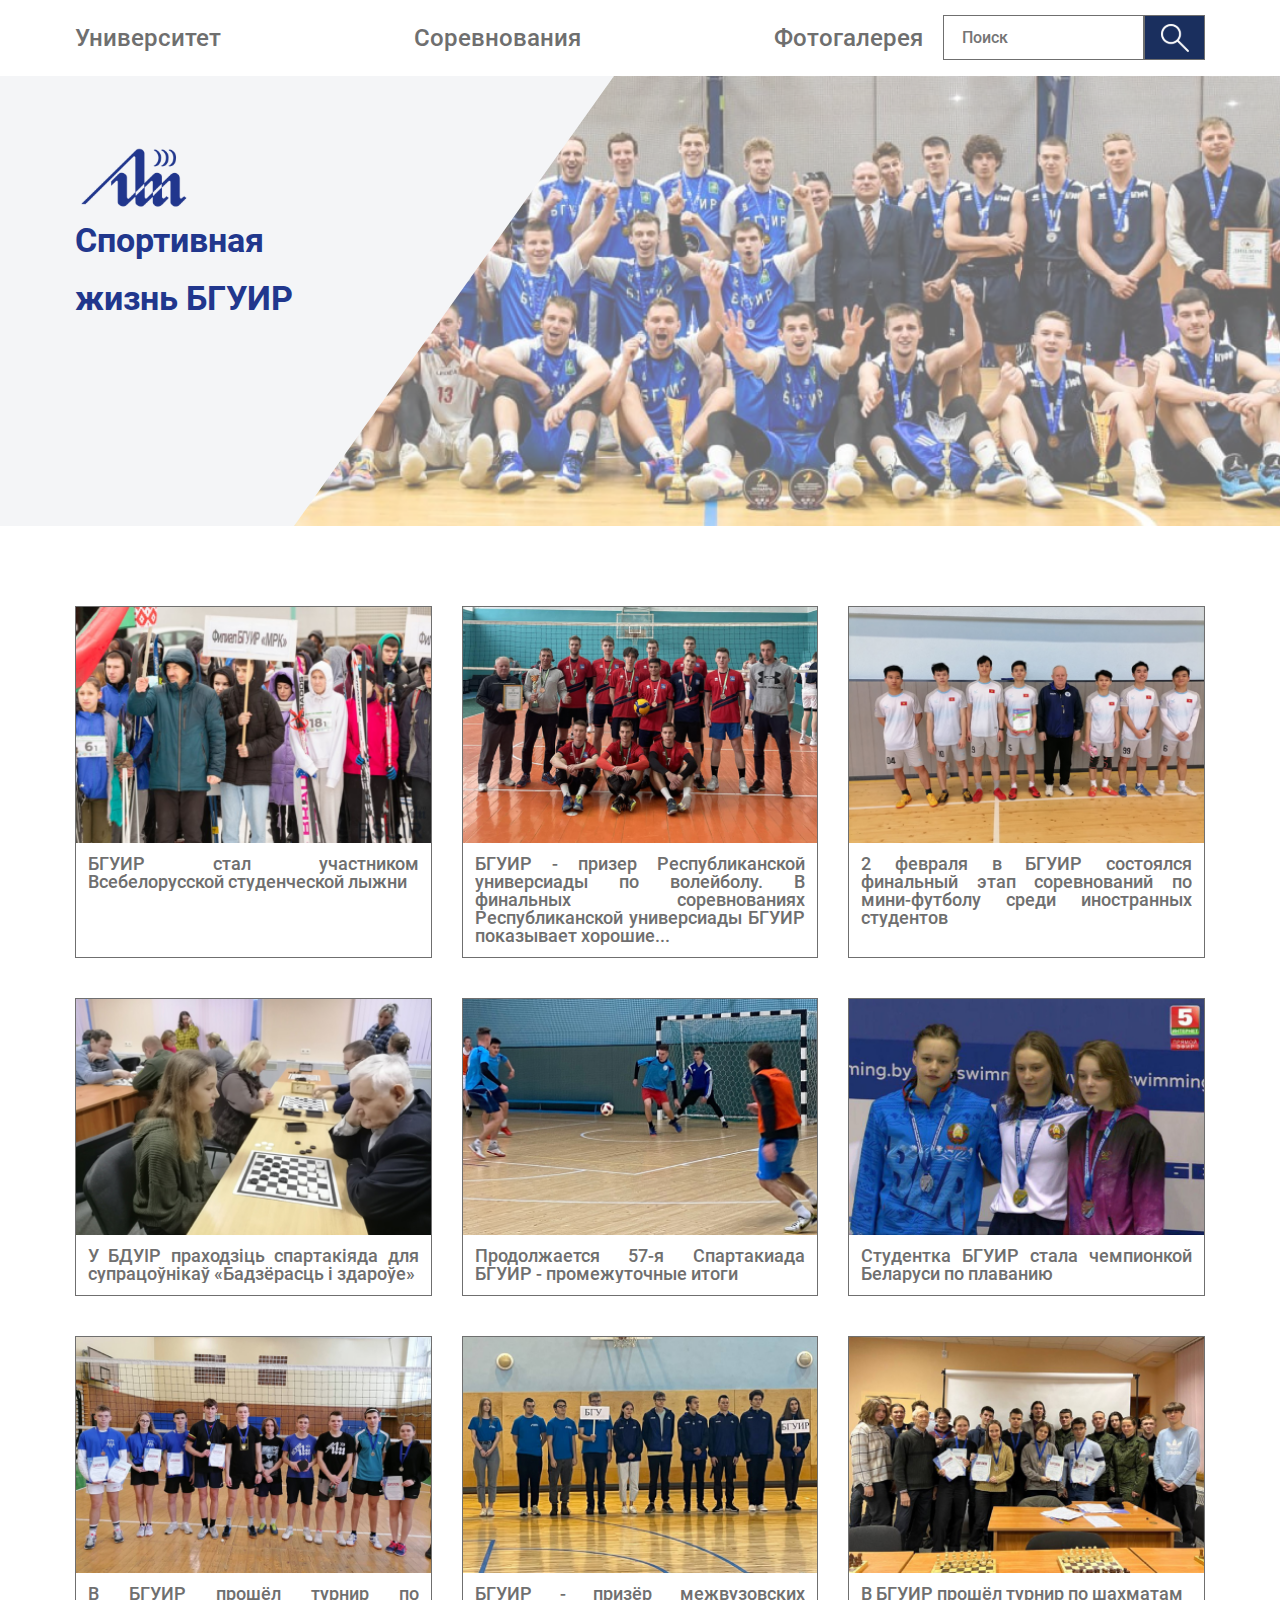
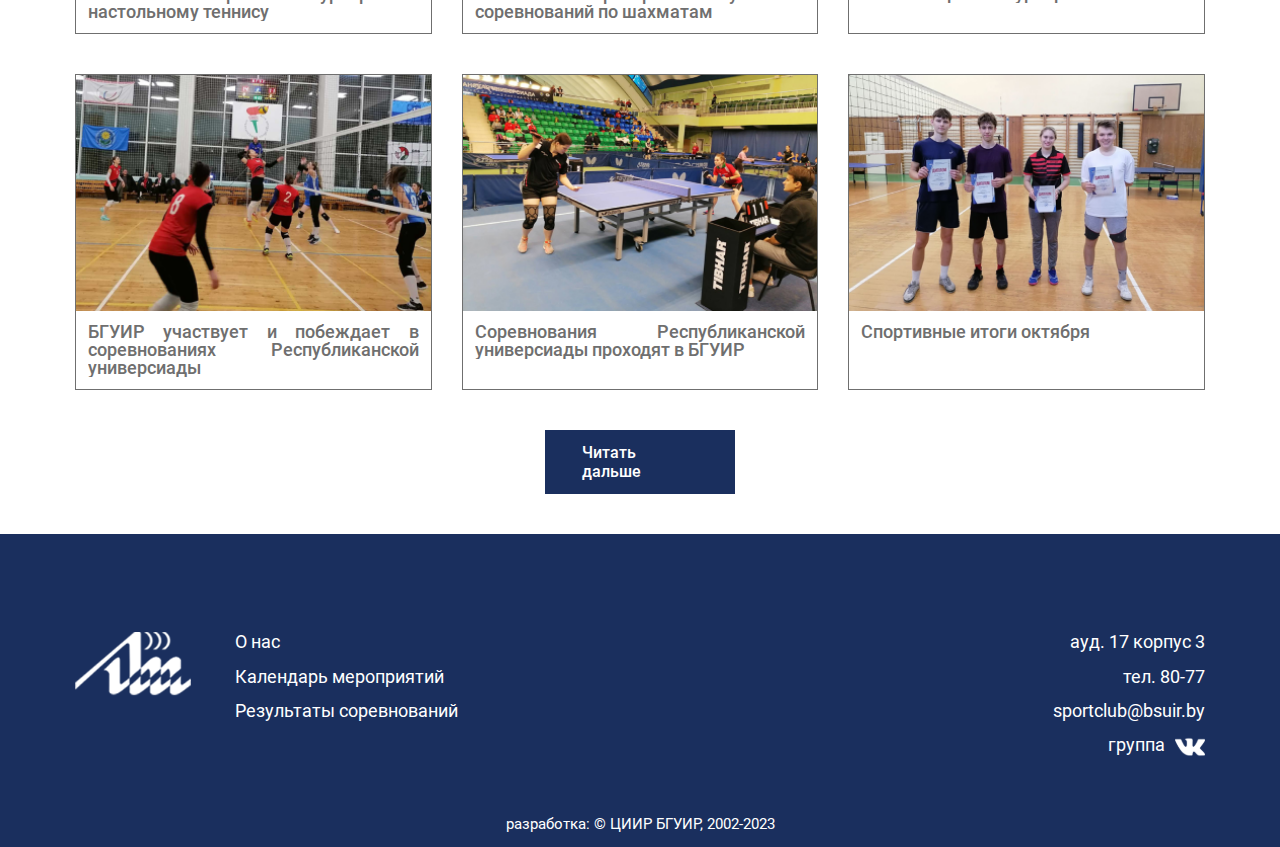
==== index.html @ 78220f9f "Change Title" ====
<!DOCTYPE html>
<html lang="ru">
  <head>
    <meta charset="UTF-8">
    <meta name="viewport" content="width=device-width, initial-scale=1.0">
    <link rel="stylesheet" type="text/css" href="./style/normalize.css">
    <link rel="stylesheet" type="text/css" href="./style/default.css">
    <link rel="stylesheet" type="text/css" href="./style/style.css">
    <title>Спортивная жизнь БГУИР</title>
  </head>
  <body class="main">
    <header class="header">
      <nav class="main_nav">
        <ul class="main_nav_list" id="menu">
          <li class="main_nav_dropdown">
            <span class="main_nav_list_item">Университет</span>
            <ul class="main_nav_dropdown_content">
              <li class="main_nav_dropdown_item"><a href="#" class="main_nav_dropdown_item_anchor">История</a></li>
              <li class="main_nav_dropdown_item"><a href="#" class="main_nav_dropdown_item_anchor">Достижения</a></li>
              <li class="main_nav_dropdown_item"><a href="#" class="main_nav_dropdown_item_anchor">Спортклуб</a></li>
              <li class="main_nav_dropdown_item"><a href="#" class="main_nav_dropdown_item_anchor">Кафедра</a></li>
              <li class="main_nav_dropdown_item"><a href="#" class="main_nav_dropdown_item_anchor">сайт БГУИР</a></li>
            </ul>
          </li>
          <li class="main_nav_dropdown">
            <span class="main_nav_list_item">Соревнования</span>
            <ul class="main_nav_dropdown_content">
              <li class="main_nav_dropdown_item"><a href="#" class="main_nav_dropdown_item_anchor">Календарь мероприятий</a></li>
              <li class="main_nav_dropdown_item"><a href="#" class="main_nav_dropdown_item_anchor">Положения и документы</a></li>
              <li class="main_nav_dropdown_item"><a href="#" class="main_nav_dropdown_item_anchor">Результаты соревнований</a></li>
            </ul>
          </li>
          <li class="main_nav_dropdown">
            <span class="main_nav_list_item">Фотогалерея</span>
            <ul class="main_nav_dropdown_content">
              <li class="main_nav_dropdown_item"><a href="#" class="main_nav_dropdown_item_anchor">2022</a></li>
              <li class="main_nav_dropdown_item"><a href="#" class="main_nav_dropdown_item_anchor">2021</a></li>
              <li class="main_nav_dropdown_item"><a href="#" class="main_nav_dropdown_item_anchor">2020</a></li>
              <li class="main_nav_dropdown_item"><a href="#" class="main_nav_dropdown_item_anchor">2019</a></li>
            </ul>
          </li>
        </ul>
        <div id="burger" class="burger">
          <span class="phone_nav_burger"></span>
        </div>
        <div class="main_nav_search">
          <input id="search" placeholder="Поиск" type="text" required class="main_nav_search_input">
          <button class="main_nav_search_button"><img src="./assets/search_icon.svg" class="main_nav_search_button_image" alt="search icon"></button>
        </div>
      </nav>
      <div class="hero">
        <div class="hero_trapezoid">
          <img src="./assets/bsuir_logo.svg" height="60" width="122" class="hero_trapezoid_logo" alt="bsuir_logo">
          <p class="hero_trapezoid_text">Спортивная жизнь БГУИР</p>
        </div>
      </div>
    </header>
    <main class="news">
      <div class="news_block">
        <article class="news_block_item"><a href="#"><img src="./assets/news/news_1.png" class="news_block_item_image" alt="news picture 1"><p class="news_block_item_text">БГУИР стал участником Всебелорусской студенческой лыжни</p></a></article>
        <article class="news_block_item"><a href="#"><img src="./assets/news/news_2.png" class="news_block_item_image" alt="news picture 2"><p class="news_block_item_text">БГУИР - призер Республиканской универсиады по волейболу. В финальных соревнованиях Республиканской универсиады БГУИР показывает хорошие...</p></a></article>
        <article class="news_block_item"><a href="#"><img src="./assets/news/news_3.png" class="news_block_item_image" alt="news picture 3"><p class="news_block_item_text">2 февраля в БГУИР состоялся финальный этап соревнований по мини-футболу среди иностранных студентов</p></a></article>
        <article class="news_block_item"><a href="#"><img src="./assets/news/news_4.png" class="news_block_item_image" alt="news picture 4"><p class="news_block_item_text">У БДУІР праходзіць спартакіяда для супрацоўнікаў «Бадзёрасць і здароўе»</p></a></article>
        <article class="news_block_item"><a href="#"><img src="./assets/news/news_5.png" class="news_block_item_image" alt="news picture 5"><p class="news_block_item_text">Продолжается 57-я Спартакиада БГУИР - промежуточные итоги</p></a></article>
        <article class="news_block_item"><a href="#"><img src="./assets/news/news_6.png" class="news_block_item_image" alt="news picture 6"><p class="news_block_item_text">Студентка БГУИР стала чемпионкой Беларуси по плаванию</p></a></article>
        <article class="news_block_item"><a href="#"><img src="./assets/news/news_7.png" class="news_block_item_image" alt="news picture 7"><p class="news_block_item_text">В БГУИР прошёл турнир по настольному теннису</p></a></article>
        <article class="news_block_item"><a href="#"><img src="./assets/news/news_8.png" class="news_block_item_image" alt="news picture 8"><p class="news_block_item_text">БГУИР - призёр межвузовских соревнований по шахматам</p></a></article>
        <article class="news_block_item"><a href="#"><img src="./assets/news/news_9.png" class="news_block_item_image" alt="news picture 9"><p class="news_block_item_text">В БГУИР прошёл турнир по шахматам</p></a></article>
        <article class="news_block_item"><a href="#"><img src="./assets/news/news_10.png" class="news_block_item_image" alt="news picture 10"><p class="news_block_item_text">БГУИР участвует и побеждает в соревнованиях Республиканской универсиады</p></a></article>
        <article class="news_block_item"><a href="#"><img src="./assets/news/news_11.png" class="news_block_item_image" alt="news picture 11"><p class="news_block_item_text">Соревнования Республиканской универсиады проходят в БГУИР</p></a></article>
        <article class="news_block_item"><a href="#"><img src="./assets/news/news_12.png" class="news_block_item_image" alt="news picture 12"><p class="news_block_item_text">Спортивные итоги октября</p></a></article>
      </div>
      <a href="#" class="news_block_read_more_button" id="read_more">Читать дальше</a>
    </main>
    <footer class="footer">
      <section class="footer_top">
        <img src="./assets/bsuir_logo_white.svg" alt="bsuir_logo" class="footer_bsuir_logo">
        <section class="footer_anchors">
          <ul class="footer_anchors_list">
            <li class="footer_anchors_list_item"><a class="footer_anchors_list_item_anchor" href="#">О нас</a></li>
            <li class="footer_anchors_list_item"><a class="footer_anchors_list_item_anchor" href="#">Календарь мероприятий</a></li>
            <li class="footer_anchors_list_item"><a class="footer_anchors_list_item_anchor" href="#">Результаты соревнований</a></li>
          </ul>
        </section>
        <section class="footer_info">
          <ul class="footer_info_list">
            <li class="footer_info_list_item">ауд. 17 корпус 3</li>
            <li class="footer_info_list_item">тел. 80-77</li>
            <li class="footer_info_list_item"><a class="footer_info_list_item_anchor" href="mailto:sportclub@bsuir.by">sportclub@bsuir.by</a></li>
            <li class="footer_info_list_item"><a class="footer_info_list_item_anchor" href="#">группа<img src="./assets/vk_logo.svg" alt="vk_logo" class="footer_info_list_item_vk_logo"></a></li>
          </ul>
        </section>
      </section>
      <p class="footer_created_by">разработка: © ЦИИР БГУИР, 2002-2023</p>
    </footer>
    <button onclick="topFunction()" id="myBtn" title="Go to top" class="anchor"><img src="./assets/anchor.svg" alt="anchor"></button>
    <script src="app.js"></script>
  </body>
</html>
---- style/default.css ----
:root {
    --spacer: 1rem;
}

.ft {
    color: #f00
}

/*����� ��� ������������� � ���������� �����*/
.d-inline-flex {
    display: inline-flex !important;
}

.d-flex {
    display: flex !important;
}

.d-none {
    display: none !important;
}

.gap-1 {
    gap: 1.5rem;
}

.flex-row {
    flex-direction: row !important;
}

.flex-column {
    flex-direction: column !important;
}

.flex-row-reverse {
    flex-direction: row-reverse !important;
}

.flex-column-reverse {
    flex-direction: column-reverse !important;
}

.flex-grow {
    flex-grow: 1;
}

.flex-row-to-col {
    display: flex;
    flex-direction: row;
}

.flex-grow-0 {
    flex-grow: 0 !important;
}

.flex-grow-1 {
    flex-grow: 1 !important;
}

.flex-shrink-0 {
    flex-shrink: 0 !important;
}

.flex-shrink-1 {
    flex-shrink: 1 !important;
}

.flex-wrap {
    flex-wrap: wrap !important;
}

.flex-nowrap {
    flex-wrap: nowrap !important;
}

.flex-wrap-reverse {
    flex-wrap: wrap-reverse !important;
}

.justify-content-start {
    justify-content: flex-start !important;
}

.justify-content-end {
    justify-content: flex-end !important;
}

.justify-content-center {
    justify-content: center !important;
}

.justify-content-between {
    justify-content: space-between !important;
}

.justify-content-around {
    justify-content: space-around !important;
}

.justify-content-evenly {
    justify-content: space-evenly !important;
}

.align-items-start {
    align-items: flex-start !important;
}

.align-items-end {
    align-items: flex-end !important;
}

.align-items-center {
    align-items: center !important;
}

.align-items-baseline {
    align-items: baseline !important;
}

.align-items-stretch {
    align-items: stretch !important;
}

.m-0 {
    margin: 0 !important;
}

.m-1 {
    margin: calc(var(--spacer) * .25) !important;
}

.m-2 {
    margin: calc(var(--spacer) * .5) !important;
}

.m-3 {
    margin: calc(var(--spacer) * .75) !important;
}

.m-4 {
    margin: calc(var(--spacer) * 1) !important;
}

.m-5 {
    margin: calc(var(--spacer) * 1.25) !important;
}

.mb-5 {
    margin-bottom: calc(var(--spacer) * 1.25) !important;
}

.mt-2 {
    margin-top: calc(var(--spacer) * .5) !important;
}

.mt-5 {
    margin-top: calc(var(--spacer) * 1.25) !important;
}

.p-0 {
    padding: 0 !important;
}

.p-1 {
    padding: calc(var(--spacer) * .25) !important;
}

.p-2 {
    padding: calc(var(--spacer) * .5) !important;
}

.p-3 {
    padding: calc(var(--spacer) * .75) !important;
}

.p-4 {
    padding: calc(var(--spacer) * 1) !important;
}

.relative {
    position: relative;
}

.alert-error {
    color: #842029;
    background-color: #f8d7da;
    padding: 1rem 1rem;
    margin-bottom: 1rem;
    border: 1px solid transparent;
    border-radius: 0.25rem;
}

.alert-error:empty {
    padding: 0;
    margin-bottom: 0;
    border: none;
}

/*�����*/
.form-inline {
    display: -webkit-box;
    display: -ms-flexbox;
    display: flex;
    -webkit-box-orient: horizontal;
    -webkit-box-direction: normal;
    -ms-flex-flow: row wrap;
    flex-flow: row wrap;
    -webkit-box-align: center;
    -ms-flex-align: center;
    align-items: center;
}

.form-group {
    margin-bottom: 1rem;
}

.form-inline .form-group {
    display: -webkit-box;
    display: -ms-flexbox;
    display: flex;
    -webkit-box-flex: 0;
    -ms-flex: 0 0 auto;
    flex: 0 0 auto;
    -webkit-box-orient: horizontal;
    -webkit-box-direction: normal;
    -ms-flex-flow: row wrap;
    flex-flow: row wrap;
    -webkit-box-align: center;
    -ms-flex-align: center;
    align-items: center;
    margin-bottom: 0;
}

label {
    display: inline-block;
}

.form-control {
    display: block;
    width: 100%;
    padding: .375rem .75rem;
    font-size: 1rem;
    line-height: 1.5;
    color: #495057;
    background-color: #fff;
    background-clip: padding-box;
    border: 1px solid #ced4da;
    border-radius: .25rem;
    transition: border-color .15s ease-in-out,box-shadow .15s ease-in-out;
}

.form-control::placeholder {
    color: #6c757d;
    opacity: 1;
}

.form-text {
    display: block;
    margin-top: .25rem;
}

.btn {
    display: inline-block;
    font-weight: 400;
    text-align: center;
    white-space: nowrap;
    vertical-align: middle;
    -webkit-user-select: none;
    -moz-user-select: none;
    -ms-user-select: none;
    user-select: none;
    border: 1px solid transparent;
    border-top-color: transparent;
    border-right-color: transparent;
    border-bottom-color: transparent;
    border-left-color: transparent;
    padding: .375rem .75rem;
    font-size: 1rem;
    line-height: 1.5;
    border-radius: .25rem;
    transition: color .15s ease-in-out,background-color .15s ease-in-out,border-color .15s ease-in-out,box-shadow .15s ease-in-out;
}

[type="button"]::-moz-focus-inner, [type="reset"]::-moz-focus-inner, [type="submit"]::-moz-focus-inner, button::-moz-focus-inner {
    padding: 0;
    border-style: none;
}

.btn:not(:disabled):not(.disabled) {
    cursor: pointer;
}

.btn.focus, .btn:focus {
    outline: 0;
    box-shadow: 0 0 0 .2rem rgba(0,123,255,.25);
}

.btn-primary {
    color: #fff;
    background-color: #007bff;
    border-color: #007bff;
}

.btn-primary:hover {
    color: #fff;
    background-color: #0069d9;
    border-color: #0062cc;
}

.btn-primary.focus, .btn-primary:focus {
    box-shadow: 0 0 0 .2rem rgba(0,123,255,.5);
}

.btn-primary.disabled, .btn-primary:disabled {
    color: #fff;
    background-color: #007bff;
    border-color: #007bff;
}
.btn.disabled, .btn:disabled {
    opacity: .65;
}

.btn-secondary {
    color: #fff;
    background-color: #6c757d;
    border-color: #6c757d;
}

.btn:not(:disabled):not(.disabled) {
    cursor: pointer;
}

.btn-secondary.focus, .btn-secondary:focus {
    box-shadow: 0 0 0 .2rem rgba(108,117,125,.5);
}

.btn-secondary:hover {
    color: #fff;
    background-color: #5a6268;
    border-color: #545b62;
}
---- style/style.css ----
@font-face {
  font-family: "Roboto";
  src: url(../fonts/Roboto/Roboto-Bold.woff2);
  font-weight: 600;
}

@font-face {
  font-family: "Roboto";
  src: url(../fonts/Roboto/Roboto-Medium.woff2);
  font-weight: 500;
}

@font-face {
  font-family: "Roboto";
  src: url(../fonts/Roboto/Roboto-Regular.woff2);
  font-weight: 400;
}

@font-face {
  font-family: "Open Sans";
  src: url(../fonts/Open_Sans/OpenSans-SemiBold.woff2);
  font-weight: 600;
}

@font-face {
  font-family: "Open Sans";
  src: url(../fonts/Open_Sans/OpenSans-Medium.woff2);
  font-weight: 500;
}

@font-face {
  font-family: "Open Sans";
  src: url(../fonts/Open_Sans/OpenSans-Regular.woff2);
  font-weight: 400;
}

:focus::-webkit-input-placeholder {
  color: transparent
}

:focus::-moz-placeholder {
  color: transparent
}

:focus:-moz-placeholder {
  color: transparent
}

:focus:-ms-input-placeholder {
  color: transparent
}

:root{
  --trapezoid-color: #f4f5f7;
  --color-grey:#6F6F6F;
  --color-dark-blue: #1A2F5E;
  --color-search-input:#8E8E8E;
}

html{
  scroll-behavior: smooth;
  height: 100%;
}

*{
  box-sizing: border-box;
}

a{
  text-decoration: none;
  cursor: pointer;
}

.main{
  font-family: "Roboto", "Open Sans", "Arial";
  min-height: 100%;
  display: grid;
  grid-template-rows: auto 1fr auto;
}

.header{
  text-align: justify;
  font-style: normal;
  font-weight: 500;
  font-size: 24px;
  line-height: 28px;
  color: var(--color-grey);
}

.main_nav{
  display: grid;
  grid-template-columns: 3fr 1fr;
  margin:0 75px;
}

.main_nav_list{
  list-style: none;
  display: flex;
  justify-content: space-between;
  margin: 24px 0;
}

.main_nav_list_item{
  display: block;
  cursor:default;
}

.main_nav_dropdown{
  position: relative;
  display: inline-block;
}

.main_nav_dropdown_content{
  display: none;
  position: absolute;
  background-color: #ffffff;
  min-width: 10vw;
  z-index: 1;
  padding-top: 24px;
}

.main_nav_dropdown_item{
  padding: 12px 16px;
  text-decoration: none;
  display: block;
  font-weight: 500;
  font-size: 20px;
  line-height: 23px;
  color: #6F6F6F;
}

.main_nav_dropdown_item_anchor{
  color: #6F6F6F;
}

.main_nav_dropdown_item:hover{
  color: #FFFFFF;
  background-color: var(--color-dark-blue);
}

.main_nav_dropdown_item:hover .main_nav_dropdown_item_anchor{
  color: #ffffff;
}

.main_nav_dropdown:hover .main_nav_dropdown_content {display: block;}

.main_nav_search{
  box-sizing: border-box;
  height: 45px;
  display: flex;
  margin:15px 0;
  justify-self: end;
}

.main_nav_search_input{
  width: 201px;
  margin: 0;
  padding: 0;
  border: 1px solid var(--color-grey);
  font-weight: 500;
  font-size: 16px;
  line-height: 19px;
  color: var(--color-search-input);
  padding: 13px 18px;
}

.phone_nav_burger{
  display: none;
}

#burger{
  display: none;
}

.main_nav_search_button{
  background-color: var(--color-dark-blue);
  width: 61px;
  margin: 0;
  padding: 0;
  border: 1px solid var(--color-grey);
}

.main_nav_search_button:hover,
.main_nav_search_button:focus{
  background-color: var(--color-grey);
}

.hero{
  background-image: url(../assets/Hero_desktop.png);
  background-repeat: no-repeat;
  background-position: top;
  background-size: cover;
  margin-bottom: 80px;
}

.hero_trapezoid{
  box-sizing: content-box;
  border-top: 50vh solid var(--trapezoid-color);
  border-right: 25vw solid transparent;
  height: 0;
  width: 23vw;
}

.hero_trapezoid_text{
  box-sizing: border-box;
  max-width: calc(23vw - 75px);
  margin-top: -35vh;
  position: absolute;
  font-style: normal;
  font-weight: 600;
  font-size: 34px;
  line-height: 172.4%;
  color: #21378D;
  margin-left: 75px;
  overflow: hidden;
  text-overflow:clip;
  max-height: 35vh;
}

.hero_trapezoid_logo{
  margin-top: -42vh;
  position: absolute;
  margin-left: 75px;
}

.news{
  margin: 0 75px;
}

.news_block{
  display: grid;
  grid-template-columns: repeat(3,1fr);
  gap:40px 30px;
  width: 100%;
}

.news_block_item:hover, .news_block_item:focus{
  text-decoration: underline;
}

.news_block_item{
  height: 100%;
  width: 100%;
  border: 1px solid var(--color-grey);
  justify-self: center;
}

.news_block_item_image{
  width: 100%;
  background-color: var(--color-grey);
}

.news_block_item_text{
  overflow: hidden;
  text-overflow: ellipsis;
  display: -webkit-box;
  -webkit-line-clamp: 5;
  -webkit-box-orient: vertical;
  font-style: normal;
  font-weight: 500;
  font-size: 18px;
  line-height: 100%;
  text-align: justify;
  color: var(--color-grey);
  margin: 12px;
}

.news_block_read_more_button{
  display: grid;
  margin: 40px auto;
  width: 190px;
  padding: 13px 37px;
  font-style: normal;
  font-weight: 500;
  font-size: 16px;
  line-height: 19px;
  color: #FFFFFF;
  justify-content: center;
  background: var(--color-dark-blue);
}

.news_block_read_more_button:focus, .news_block_read_more_button:hover{
  background: var(--color-grey);
}

.footer{
  background: var(--color-dark-blue);
}

.footer_top{
  padding:98px 75px 41px 75px;
  display: grid;
  grid-template-columns: min-content 1fr 1fr;
  gap: 44px;
  font-weight: 400;
  font-size: 18px;
  line-height: 107.9%;
  text-align: justify;
  color: #FFFFFF;
}

.footer_anchors_list_item{
  margin-bottom: 15px;
}

.footer_anchors_list_item:focus,
.footer_anchors_list_item:hover{
  text-decoration: underline;
}

.footer_anchors_list_item_anchor{
  color: #FFFFFF;
}

.footer_info{
  justify-self: end;
  text-align: end;
}

.footer_info_list_item{
  margin-bottom: 15px;
}

.footer_info_list_item_anchor{
  color: #FFFFFF;
}

.footer_info_list_item_anchor:focus,
.footer_info_list_item_anchor:hover{
  text-decoration: underline;
}

.footer_info_list_item_vk_logo{
  margin-left: 10px;
}

.footer_created_by{
  font-style: normal;
  font-weight: 400;
  font-size: 15px;
  line-height: 18px;
  color: #FFFFFF;
  text-align: center;
  padding-bottom: 14px;
}

.anchor {
  display: none;
  position: fixed;
  bottom: 73px;
  right: 21px;
  z-index: 99;
  border: none;
  outline: none;
  cursor: pointer;
  height: 40px;
  width: 40px;
  background: none;
}


@media (max-width:1250px){
  .anchor {
    height: 30px;
    width: 30px;
    bottom: 37px;
    right: 27px;
  }
  .header{
    font-size: 16px;
    line-height: 19px;
  }
  .main_nav{
    margin:0 50px;
  }

  .main_nav_list{
    gap: 60px;
    margin: 20px 0;
  }

  .main_nav_dropdown_content{
    min-width: 110px;
  }

  .main_nav_dropdown_item{
    padding: 8px 12px;
    font-size: 14px;
    line-height: 16px;
  }

  .main_nav_search{
    height: 30px;
  }

  .main_nav_search_input{
    width: 100px;
    font-size: 12px;
    line-height: 102.9%;
    padding: 9px 12px;
  }

  .main_nav_search_button{
    width: 31px;
  }

  .main_nav_search_button_image{
    height:16px;
    width: 15px;
  }

  .hero{
    margin-bottom: 55px;
  }

  .hero_trapezoid{
    border-top: 271px solid var(--trapezoid-color);
    border-right: 176px solid transparent;
    height: 0;
    width: 176px;
  }

  .hero_trapezoid_text{
    max-width: 126px;
    margin-top: -216px;
    font-size: 20px;
    line-height: 172.4%;
    margin-left: 50px;
  }

  .hero_trapezoid_logo{
    margin-top: -250px;
    margin-left: 50px;
    width: 67.32px;
    height: 33px;
  }

  .news{
    margin-left: 50px;
    margin-right: 50px;
  }

  .news_block{
    gap:30px 20px;
  }

  .news_block_item_text{
    overflow: hidden;
    text-overflow: ellipsis;
    display: -webkit-box;
    -webkit-line-clamp: 4;
    -webkit-box-orient: vertical;
    font-size: 14px;
    line-height: 100%;
    margin: 12px 12px 10px 12px;
  }

  .news_block_item{
    width: 100%;
  }

  .news_block_read_more_button{
    margin: 30px auto;
    width: 128px;
    padding: 9px 21px;
    font-weight: 400;
    font-size: 12px;
    line-height: 107.4%;
  }

  .footer_top{
    padding:49px 50px 15px 50px;
    gap: 28px;
    font-size: 14px;
    line-height: 107.9%;
  }

  .footer_bsuir_logo{
    width: 67px;
    height: 40px;
  }

  .footer_anchors_list_item{
    margin-bottom: 9px;
  }
  .footer_info_list_item{
    margin-bottom: 9px;
  }

  .footer_info_list_item_vk_logo{
    margin-left: 8px;
    width: 21px;
    height: 17px;
  }

  .footer_created_by{
    font-size: 11px;
    line-height: 13px;
    padding-bottom: 9px;
  }
}

@media (max-width:767px) {
  .anchor {
    height: 20px;
    width: 20px;
    bottom: 40px;
    right: 20px;
  }
  .main_nav{
    display: flex;
    justify-content: space-between;
    margin:0 20px;
  }

  .main_nav_dropdown_content{
    padding-top: 0px;
  }

  .main_nav_search{
    height: 22px;
    margin:4px 0px;
  }

  .main_nav_search_input{
    width: 150px;
    font-size: 10px;
    padding: 6px 9px;
  }

  .main_nav_search_button{
    width: 27px;
  }

  .main_nav_search_button_image{
    height:11px;
    width: 11px;
    display: block;
    margin: 0 auto;
    text-align: center;
  }

  .hero{
    margin-bottom: 24px;
  }

  .hero_trapezoid{
    border-top: 132px solid var(--trapezoid-color);
    border-right: 86px solid transparent;
    height: 0;
    width: 86px;
  }

  .hero_trapezoid_text{
    max-width:86px;
    margin-top: -95px;
    font-size: 12px;
    line-height: 129.4%;
    margin-left: 20px;
  }

  .hero_trapezoid_logo{
    margin-top: -120px;
    margin-left: 20px;
    width: 33.27px;
    height: 16.31px;
  }

  .news{
    margin-left: 20px;
    margin-right: 20px;
  }

  .news_block{
    gap:16px 9px;
    display: grid;
    grid-template-columns: repeat(2,1fr);
    width: 100%;
  }

  .news_block_item_text{
    overflow: hidden;
    text-overflow: ellipsis;
    display: -webkit-box;
    -webkit-line-clamp: 4;
    -webkit-box-orient: vertical;
    font-size: 12px;
    line-height: 100%;
    margin:8px;
  }


  .news_block_read_more_button{
    font-weight: 500;
    width: 92px;
    margin: 22px auto;
    padding: 6px 13px;
    font-size: 9px;
    line-height: 107.4%;
  }

  .footer_bsuir_logo{
    width: 32px;
    height: 19px;
  }

  .footer_top{
    padding:26px 20px 6px 20px;
    gap: 16px;
    font-size: 10px;
    line-height: 107.9%;
  }

  .footer_anchors_list_item{
    margin-bottom: 4px;
  }
  .footer_info_list_item{
    margin-bottom: 5px;
  }

  .footer_info_list_item_vk_logo{
    margin-left: 4px;
    width: 10px;
    height: 10px;
  }

  .footer_created_by{
    font-size: 7px;
    line-height: 8px;
    padding-bottom: 4px;
  }

  .phone_nav_burger{
    display: block;
  }

  #burger {
    display: block;
    cursor: pointer;
    height: 14px;
    width: 14px;
    overflow: visible;
    position: relative;
    z-index: 2;
    margin-top:13px;
  }

  .phone_nav_burger,
  .phone_nav_burger:before,
  .phone_nav_burger:after {
    background: var(--color-grey);
    display: block;
    height: 2px;
    opacity: 1;
    position: absolute;
    transition: 0.3s ease-in-out;
  }

  .phone_nav_burger:before,
  .phone_nav_burger:after {
    content: '';
  }

  .phone_nav_burger:before {
    left: 0px;
    top: -4px;
    width: 14px;
  }

  .phone_nav_burger {
    right: 0px;
    top: 0px;
    width: 14px;
  }

  .phone_nav_burger:after {
    left: 0px;
    top: 4px;
    width: 14px;
  }

  #burger.close .phone_nav_burger:before {
      top: 0px;
      transform: rotate(90deg);
      width: 14px;
      background: #FFFFFF;
    }

  #burger.close .phone_nav_burger {
    transform: rotate(-45deg);
    top: 4px;
    width: 14px;
    background: #FFFFFF;
  }

  #burger.close .phone_nav_burger:after {
    top: 0px;
    left: 0;
    transform: rotate(90deg);
    opacity: 0;
    width: 0;
    background: #FFFFFF;
  }

  .main_nav_list {
    z-index: 1;
    min-width: 100%;
    position: fixed;
    top: -20px;
    left: -14px;
    right: -14px;
    height: 0;
    visibility: hidden;
    opacity: 0;
    text-align: center;
    transition: all 0.3s ease-in-out;
    padding-top: 20px;
    display: grid;
    grid-template-columns: 1fr;
    grid-template-rows:repeat(15,1fr);
    gap: 0;
  }

  .main_nav_list.overlay {
    visibility: visible;
    opacity: 1;
    background: var(--color-dark-blue);
  }

  .main_nav_dropdown_content{
    position: relative;
    display: block;
    font-weight: 400;
    background-color: var(--color-dark-blue);
  }

  .main_nav_dropdown_item:focus,
  .main_nav_dropdown_item:hover{
    text-decoration: underline;
  }

  .main_nav_dropdown{
    position: relative;
  }

  .main_nav_list_item{
    background-color: var(--color-dark-blue);
    color: #FFFFFF;
    padding-top: 10px;
    text-decoration: underline;
    font-weight: 600;
  }

  .main_nav_dropdown_item_anchor{
    color: #FFFFFF;
  }
}
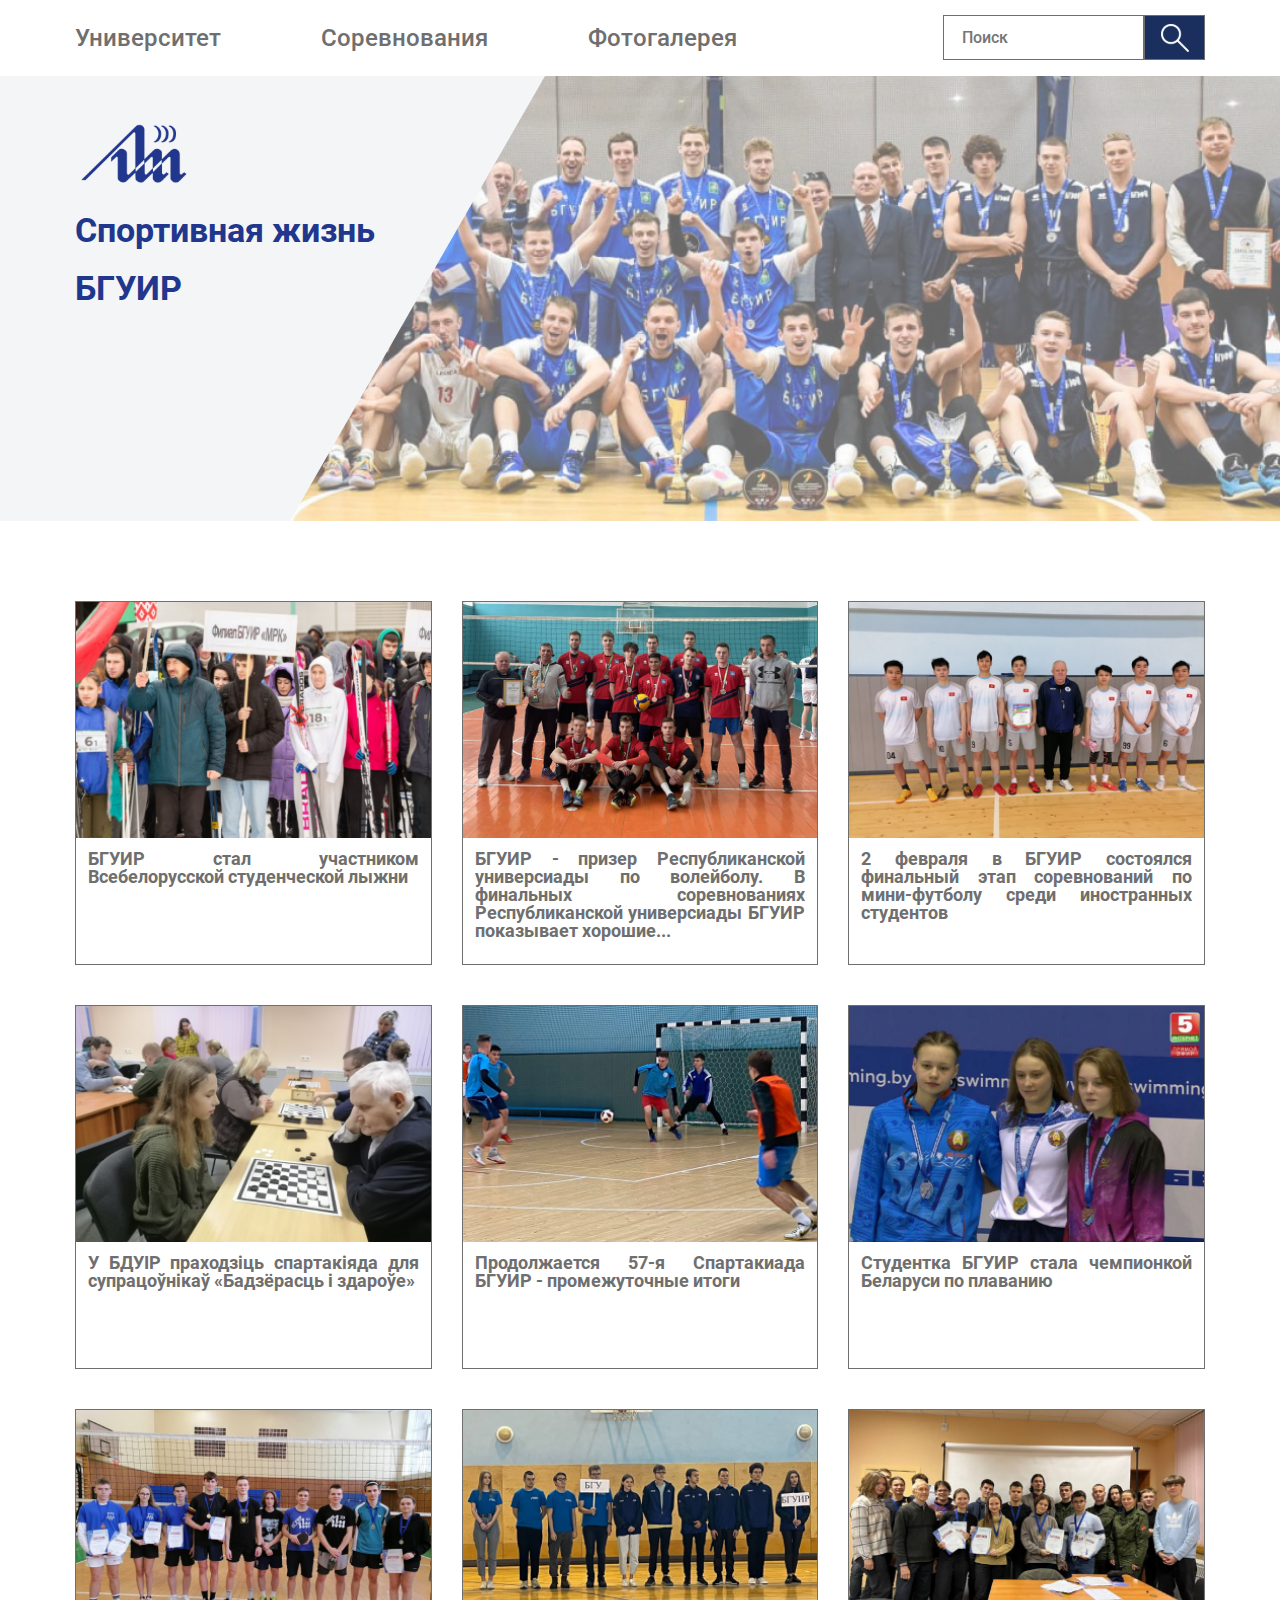
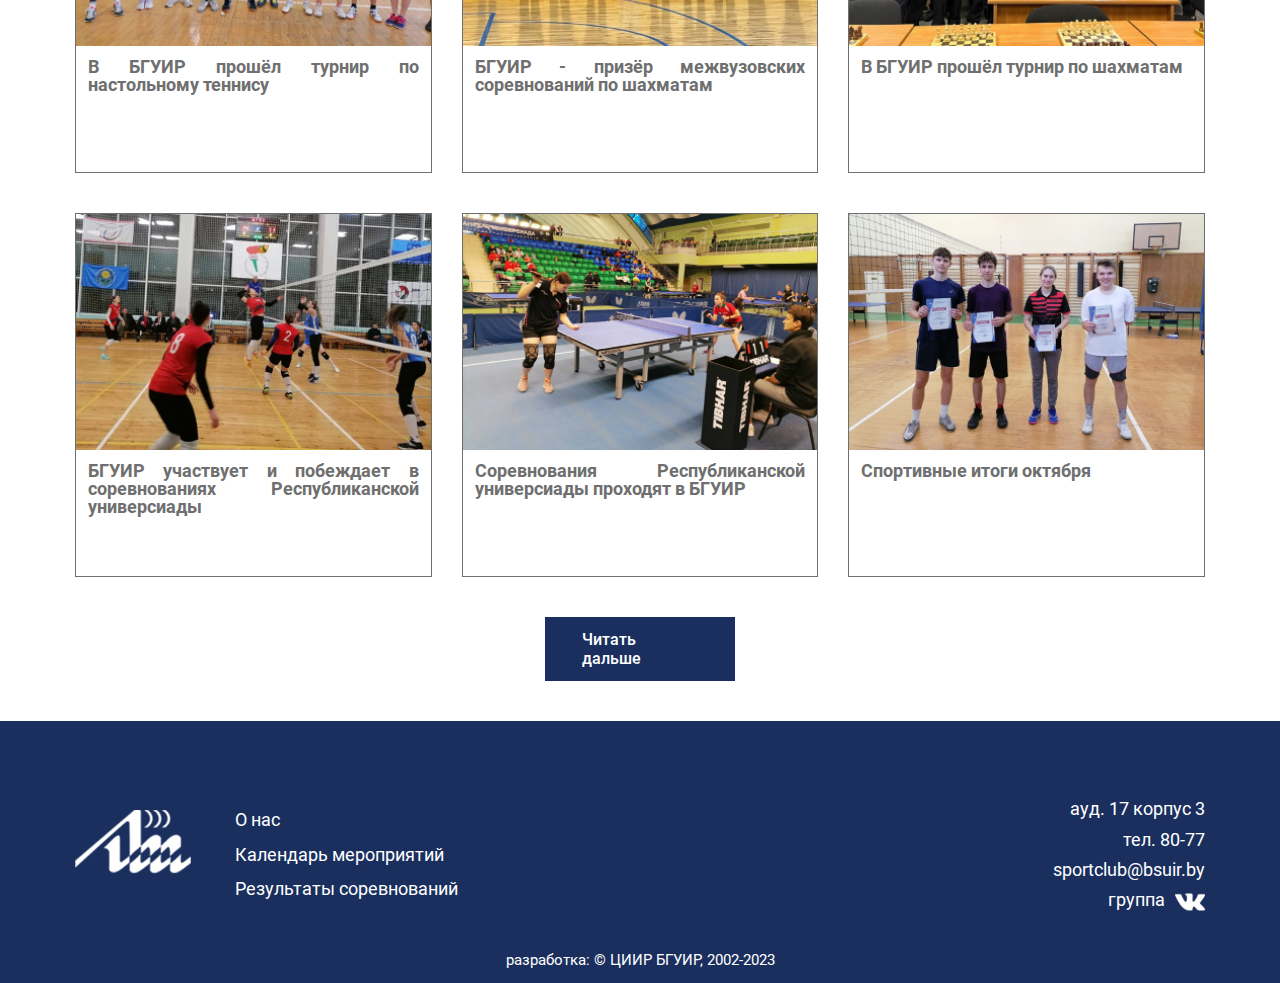
==== commit 53f980c1: "Pixel Perfect" ====
--- a/index.html
+++ b/index.html
@@ -1,99 +1,213 @@
 <!DOCTYPE html>
 <html lang="ru">
-  <head>
-    <meta charset="UTF-8">
-    <meta name="viewport" content="width=device-width, initial-scale=1.0">
-    <link rel="stylesheet" type="text/css" href="./style/normalize.css">
-    <link rel="stylesheet" type="text/css" href="./style/default.css">
-    <link rel="stylesheet" type="text/css" href="./style/style.css">
-    <title>Спортивная жизнь БГУИР</title>
-  </head>
-  <body class="main">
-    <header class="header">
-      <nav class="main_nav">
-        <ul class="main_nav_list" id="menu">
-          <li class="main_nav_dropdown">
-            <span class="main_nav_list_item">Университет</span>
-            <ul class="main_nav_dropdown_content">
-              <li class="main_nav_dropdown_item"><a href="#" class="main_nav_dropdown_item_anchor">История</a></li>
-              <li class="main_nav_dropdown_item"><a href="#" class="main_nav_dropdown_item_anchor">Достижения</a></li>
-              <li class="main_nav_dropdown_item"><a href="#" class="main_nav_dropdown_item_anchor">Спортклуб</a></li>
-              <li class="main_nav_dropdown_item"><a href="#" class="main_nav_dropdown_item_anchor">Кафедра</a></li>
-              <li class="main_nav_dropdown_item"><a href="#" class="main_nav_dropdown_item_anchor">сайт БГУИР</a></li>
-            </ul>
-          </li>
-          <li class="main_nav_dropdown">
-            <span class="main_nav_list_item">Соревнования</span>
-            <ul class="main_nav_dropdown_content">
-              <li class="main_nav_dropdown_item"><a href="#" class="main_nav_dropdown_item_anchor">Календарь мероприятий</a></li>
-              <li class="main_nav_dropdown_item"><a href="#" class="main_nav_dropdown_item_anchor">Положения и документы</a></li>
-              <li class="main_nav_dropdown_item"><a href="#" class="main_nav_dropdown_item_anchor">Результаты соревнований</a></li>
-            </ul>
-          </li>
-          <li class="main_nav_dropdown">
-            <span class="main_nav_list_item">Фотогалерея</span>
-            <ul class="main_nav_dropdown_content">
-              <li class="main_nav_dropdown_item"><a href="#" class="main_nav_dropdown_item_anchor">2022</a></li>
-              <li class="main_nav_dropdown_item"><a href="#" class="main_nav_dropdown_item_anchor">2021</a></li>
-              <li class="main_nav_dropdown_item"><a href="#" class="main_nav_dropdown_item_anchor">2020</a></li>
-              <li class="main_nav_dropdown_item"><a href="#" class="main_nav_dropdown_item_anchor">2019</a></li>
-            </ul>
+<head>
+  <meta charset="UTF-8" />
+  <meta name="viewport" content="width=device-width, initial-scale=1.0" />
+  <link rel="stylesheet" type="text/css" href="./style/normalize.css" />
+  <link rel="stylesheet" type="text/css" href="./style/default.css" />
+  <link rel="stylesheet" type="text/css" href="./style/style.css" />
+  <title>Спортивная жизнь БГУИР</title>
+</head>
+<body class="main">
+  <header class="header">
+    <nav class="main_nav">
+      <ul class="main_nav_list" id="menu">
+        <li class="main_nav_dropdown">
+          <span class="main_nav_list_item">Университет</span>
+          <ul class="main_nav_dropdown_content">
+            <li class="main_nav_dropdown_item">
+              <a href="#" class="main_nav_dropdown_item_anchor">История</a>
+            </li>
+            <li class="main_nav_dropdown_item">
+              <a href="#" class="main_nav_dropdown_item_anchor">Достижения</a>
+            </li>
+            <li class="main_nav_dropdown_item">
+              <a href="#" class="main_nav_dropdown_item_anchor">Спортклуб</a>
+            </li>
+            <li class="main_nav_dropdown_item">
+              <a href="#" class="main_nav_dropdown_item_anchor">Кафедра</a>
+            </li>
+            <li class="main_nav_dropdown_item">
+              <a href="#" class="main_nav_dropdown_item_anchor">сайт БГУИР</a>
+            </li>
+          </ul>
+        </li>
+        <li class="main_nav_dropdown">
+          <span class="main_nav_list_item">Соревнования</span>
+          <ul class="main_nav_dropdown_content">
+            <li class="main_nav_dropdown_item">
+              <a href="#" class="main_nav_dropdown_item_anchor">Календарь мероприятий</a>
+            </li>
+            <li class="main_nav_dropdown_item">
+              <a href="#" class="main_nav_dropdown_item_anchor">Положения и документы</a>
+            </li>
+            <li class="main_nav_dropdown_item">
+              <a href="#" class="main_nav_dropdown_item_anchor">Результаты соревнований</a>
+            </li>
+          </ul>
+        </li>
+        <li class="main_nav_dropdown">
+          <span class="main_nav_list_item">Фотогалерея</span>
+          <ul class="main_nav_dropdown_content">
+            <li class="main_nav_dropdown_item">
+              <a href="#" class="main_nav_dropdown_item_anchor">2022</a>
+            </li>
+            <li class="main_nav_dropdown_item">
+              <a href="#" class="main_nav_dropdown_item_anchor">2021</a>
+            </li>
+            <li class="main_nav_dropdown_item">
+              <a href="#" class="main_nav_dropdown_item_anchor">2020</a>
+            </li>
+            <li class="main_nav_dropdown_item">
+              <a href="#" class="main_nav_dropdown_item_anchor">2019</a>
+            </li>
+          </ul>
+        </li>
+      </ul>
+      <div id="burger" class="burger">
+        <span class="phone_nav_burger"></span>
+      </div>
+      <div class="main_nav_search">
+        <input id="search" placeholder="Поиск" type="text" required class="main_nav_search_input" />
+        <button class="main_nav_search_button">
+          <img src="./assets/search_icon.svg" class="main_nav_search_button_image" alt="search icon" />
+        </button>
+      </div>
+    </nav>
+    <div class="hero">
+      <div class="hero_trapezoid">
+        <img src="./assets/bsuir_logo.svg" height="60" width="122" class="hero_trapezoid_logo" alt="bsuir_logo" />
+        <p class="hero_trapezoid_text">Спортивная жизнь<br>БГУИР</p>
+      </div>
+    </div>
+  </header>
+  <main class="news">
+    <div class="news_block">
+      <article class="news_block_item">
+        <a href="#"><img src="./assets/news/news_1.png" class="news_block_item_image" alt="news picture 1" />
+          <p class="news_block_item_text">
+            БГУИР стал участником Всебелорусской студенческой лыжни
+          </p>
+        </a>
+      </article>
+      <article class="news_block_item">
+        <a href="#"><img src="./assets/news/news_2.png" class="news_block_item_image" alt="news picture 2" />
+          <p class="news_block_item_text">
+            БГУИР - призер Республиканской универсиады по волейболу. В
+            финальных соревнованиях Республиканской универсиады БГУИР
+            показывает хорошие...
+          </p>
+        </a>
+      </article>
+      <article class="news_block_item">
+        <a href="#"><img src="./assets/news/news_3.png" class="news_block_item_image" alt="news picture 3" />
+          <p class="news_block_item_text">
+            2 февраля в БГУИР состоялся финальный этап соревнований по
+            мини-футболу среди иностранных студентов
+          </p>
+        </a>
+      </article>
+      <article class="news_block_item">
+        <a href="#"><img src="./assets/news/news_4.png" class="news_block_item_image" alt="news picture 4" />
+          <p class="news_block_item_text">
+            У БДУІР праходзіць спартакіяда для супрацоўнікаў «Бадзёрасць і
+            здароўе»
+          </p>
+        </a>
+      </article>
+      <article class="news_block_item">
+        <a href="#"><img src="./assets/news/news_5.png" class="news_block_item_image" alt="news picture 5" />
+          <p class="news_block_item_text">
+            Продолжается 57-я Спартакиада БГУИР - промежуточные итоги
+          </p>
+        </a>
+      </article>
+      <article class="news_block_item">
+        <a href="#"><img src="./assets/news/news_6.png" class="news_block_item_image" alt="news picture 6" />
+          <p class="news_block_item_text">
+            Студентка БГУИР стала чемпионкой Беларуси по плаванию
+          </p>
+        </a>
+      </article>
+      <article class="news_block_item">
+        <a href="#"><img src="./assets/news/news_7.png" class="news_block_item_image" alt="news picture 7" />
+          <p class="news_block_item_text">
+            В БГУИР прошёл турнир по настольному теннису
+          </p>
+        </a>
+      </article>
+      <article class="news_block_item">
+        <a href="#"><img src="./assets/news/news_8.png" class="news_block_item_image" alt="news picture 8" />
+          <p class="news_block_item_text">
+            БГУИР - призёр межвузовских соревнований по шахматам
+          </p>
+        </a>
+      </article>
+      <article class="news_block_item">
+        <a href="#"><img src="./assets/news/news_9.png" class="news_block_item_image" alt="news picture 9" />
+          <p class="news_block_item_text">
+            В БГУИР прошёл турнир по шахматам
+          </p>
+        </a>
+      </article>
+      <article class="news_block_item">
+        <a href="#"><img src="./assets/news/news_10.png" class="news_block_item_image" alt="news picture 10" />
+          <p class="news_block_item_text">
+            БГУИР участвует и побеждает в соревнованиях Республиканской
+            универсиады
+          </p>
+        </a>
+      </article>
+      <article class="news_block_item">
+        <a href="#"><img src="./assets/news/news_11.png" class="news_block_item_image" alt="news picture 11" />
+          <p class="news_block_item_text">
+            Соревнования Республиканской универсиады проходят в БГУИР
+          </p>
+        </a>
+      </article>
+      <article class="news_block_item">
+        <a href="#"><img src="./assets/news/news_12.png" class="news_block_item_image" alt="news picture 12" />
+          <p class="news_block_item_text">Спортивные итоги октября</p>
+        </a>
+      </article>
+    </div>
+    <a href="#" class="news_block_read_more_button" id="read_more">Читать дальше</a>
+  </main>
+  <footer class="footer">
+    <section class="footer_top">
+      <img src="./assets/bsuir_logo_white.svg" alt="bsuir_logo" class="footer_bsuir_logo" />
+      <section class="footer_anchors">
+        <ul class="footer_anchors_list">
+          <li class="footer_anchors_list_item">
+            <a class="footer_anchors_list_item_anchor" href="#">О нас</a>
+          </li>
+          <li class="footer_anchors_list_item">
+            <a class="footer_anchors_list_item_anchor" href="#">Календарь мероприятий</a>
+          </li>
+          <li class="footer_anchors_list_item">
+            <a class="footer_anchors_list_item_anchor" href="#">Результаты соревнований</a>
           </li>
         </ul>
-        <div id="burger" class="burger">
-          <span class="phone_nav_burger"></span>
-        </div>
-        <div class="main_nav_search">
-          <input id="search" placeholder="Поиск" type="text" required class="main_nav_search_input">
-          <button class="main_nav_search_button"><img src="./assets/search_icon.svg" class="main_nav_search_button_image" alt="search icon"></button>
-        </div>
-      </nav>
-      <div class="hero">
-        <div class="hero_trapezoid">
-          <img src="./assets/bsuir_logo.svg" height="60" width="122" class="hero_trapezoid_logo" alt="bsuir_logo">
-          <p class="hero_trapezoid_text">Спортивная жизнь БГУИР</p>
-        </div>
-      </div>
-    </header>
-    <main class="news">
-      <div class="news_block">
-        <article class="news_block_item"><a href="#"><img src="./assets/news/news_1.png" class="news_block_item_image" alt="news picture 1"><p class="news_block_item_text">БГУИР стал участником Всебелорусской студенческой лыжни</p></a></article>
-        <article class="news_block_item"><a href="#"><img src="./assets/news/news_2.png" class="news_block_item_image" alt="news picture 2"><p class="news_block_item_text">БГУИР - призер Республиканской универсиады по волейболу. В финальных соревнованиях Республиканской универсиады БГУИР показывает хорошие...</p></a></article>
-        <article class="news_block_item"><a href="#"><img src="./assets/news/news_3.png" class="news_block_item_image" alt="news picture 3"><p class="news_block_item_text">2 февраля в БГУИР состоялся финальный этап соревнований по мини-футболу среди иностранных студентов</p></a></article>
-        <article class="news_block_item"><a href="#"><img src="./assets/news/news_4.png" class="news_block_item_image" alt="news picture 4"><p class="news_block_item_text">У БДУІР праходзіць спартакіяда для супрацоўнікаў «Бадзёрасць і здароўе»</p></a></article>
-        <article class="news_block_item"><a href="#"><img src="./assets/news/news_5.png" class="news_block_item_image" alt="news picture 5"><p class="news_block_item_text">Продолжается 57-я Спартакиада БГУИР - промежуточные итоги</p></a></article>
-        <article class="news_block_item"><a href="#"><img src="./assets/news/news_6.png" class="news_block_item_image" alt="news picture 6"><p class="news_block_item_text">Студентка БГУИР стала чемпионкой Беларуси по плаванию</p></a></article>
-        <article class="news_block_item"><a href="#"><img src="./assets/news/news_7.png" class="news_block_item_image" alt="news picture 7"><p class="news_block_item_text">В БГУИР прошёл турнир по настольному теннису</p></a></article>
-        <article class="news_block_item"><a href="#"><img src="./assets/news/news_8.png" class="news_block_item_image" alt="news picture 8"><p class="news_block_item_text">БГУИР - призёр межвузовских соревнований по шахматам</p></a></article>
-        <article class="news_block_item"><a href="#"><img src="./assets/news/news_9.png" class="news_block_item_image" alt="news picture 9"><p class="news_block_item_text">В БГУИР прошёл турнир по шахматам</p></a></article>
-        <article class="news_block_item"><a href="#"><img src="./assets/news/news_10.png" class="news_block_item_image" alt="news picture 10"><p class="news_block_item_text">БГУИР участвует и побеждает в соревнованиях Республиканской универсиады</p></a></article>
-        <article class="news_block_item"><a href="#"><img src="./assets/news/news_11.png" class="news_block_item_image" alt="news picture 11"><p class="news_block_item_text">Соревнования Республиканской универсиады проходят в БГУИР</p></a></article>
-        <article class="news_block_item"><a href="#"><img src="./assets/news/news_12.png" class="news_block_item_image" alt="news picture 12"><p class="news_block_item_text">Спортивные итоги октября</p></a></article>
-      </div>
-      <a href="#" class="news_block_read_more_button" id="read_more">Читать дальше</a>
-    </main>
-    <footer class="footer">
-      <section class="footer_top">
-        <img src="./assets/bsuir_logo_white.svg" alt="bsuir_logo" class="footer_bsuir_logo">
-        <section class="footer_anchors">
-          <ul class="footer_anchors_list">
-            <li class="footer_anchors_list_item"><a class="footer_anchors_list_item_anchor" href="#">О нас</a></li>
-            <li class="footer_anchors_list_item"><a class="footer_anchors_list_item_anchor" href="#">Календарь мероприятий</a></li>
-            <li class="footer_anchors_list_item"><a class="footer_anchors_list_item_anchor" href="#">Результаты соревнований</a></li>
-          </ul>
-        </section>
-        <section class="footer_info">
-          <ul class="footer_info_list">
-            <li class="footer_info_list_item">ауд. 17 корпус 3</li>
-            <li class="footer_info_list_item">тел. 80-77</li>
-            <li class="footer_info_list_item"><a class="footer_info_list_item_anchor" href="mailto:sportclub@bsuir.by">sportclub@bsuir.by</a></li>
-            <li class="footer_info_list_item"><a class="footer_info_list_item_anchor" href="#">группа<img src="./assets/vk_logo.svg" alt="vk_logo" class="footer_info_list_item_vk_logo"></a></li>
-          </ul>
-        </section>
       </section>
-      <p class="footer_created_by">разработка: © ЦИИР БГУИР, 2002-2023</p>
-    </footer>
-    <button onclick="topFunction()" id="myBtn" title="Go to top" class="anchor"><img src="./assets/anchor.svg" alt="anchor"></button>
-    <script src="app.js"></script>
-  </body>
+      <section class="footer_info">
+        <ul class="footer_info_list">
+          <li class="footer_info_list_item">ауд. 17 корпус 3</li>
+          <li class="footer_info_list_item">тел. 80-77</li>
+          <li class="footer_info_list_item">
+            <a class="footer_info_list_item_anchor" href="mailto:sportclub@bsuir.by">sportclub@bsuir.by</a>
+          </li>
+          <li class="footer_info_list_item">
+            <a class="footer_info_list_item_anchor" href="#">группа<img src="./assets/vk_logo.svg" alt="vk_logo"
+                class="footer_info_list_item_vk_logo" /></a>
+          </li>
+        </ul>
+      </section>
+    </section>
+    <p class="footer_created_by">разработка: © ЦИИР БГУИР, 2002-2023</p>
+  </footer>
+  <button onclick="topFunction()" id="myBtn" title="Go to top" class="anchor">
+    <img src="./assets/anchor.svg" alt="anchor" />
+  </button>
+  <script src="app.js"></script>
+</body>
 </html>--- a/style/style.css
+++ b/style/style.css
@@ -1,84 +1,84 @@
 @font-face {
-  font-family: "Roboto";
+  font-family: 'Roboto';
   src: url(../fonts/Roboto/Roboto-Bold.woff2);
-  font-weight: 600;
+  font-weight: 700;
 }
 
 @font-face {
-  font-family: "Roboto";
+  font-family: 'Roboto';
   src: url(../fonts/Roboto/Roboto-Medium.woff2);
   font-weight: 500;
 }
 
 @font-face {
-  font-family: "Roboto";
+  font-family: 'Roboto';
   src: url(../fonts/Roboto/Roboto-Regular.woff2);
   font-weight: 400;
 }
 
 @font-face {
-  font-family: "Open Sans";
+  font-family: 'Open Sans';
   src: url(../fonts/Open_Sans/OpenSans-SemiBold.woff2);
   font-weight: 600;
 }
 
 @font-face {
-  font-family: "Open Sans";
+  font-family: 'Open Sans';
   src: url(../fonts/Open_Sans/OpenSans-Medium.woff2);
   font-weight: 500;
 }
 
 @font-face {
-  font-family: "Open Sans";
+  font-family: 'Open Sans';
   src: url(../fonts/Open_Sans/OpenSans-Regular.woff2);
   font-weight: 400;
 }
 
 :focus::-webkit-input-placeholder {
-  color: transparent
+  color: transparent;
 }
 
 :focus::-moz-placeholder {
-  color: transparent
+  color: transparent;
 }
 
 :focus:-moz-placeholder {
-  color: transparent
+  color: transparent;
 }
 
 :focus:-ms-input-placeholder {
-  color: transparent
-}
-
-:root{
+  color: transparent;
+}
+
+:root {
   --trapezoid-color: #f4f5f7;
-  --color-grey:#6F6F6F;
-  --color-dark-blue: #1A2F5E;
-  --color-search-input:#8E8E8E;
-}
-
-html{
+  --color-grey: #6f6f6f;
+  --color-dark-blue: #1a2f5e;
+  --color-search-input: #8e8e8e;
+}
+
+html {
   scroll-behavior: smooth;
   height: 100%;
 }
 
-*{
+* {
   box-sizing: border-box;
 }
 
-a{
+a {
   text-decoration: none;
   cursor: pointer;
 }
 
-.main{
-  font-family: "Roboto", "Open Sans", "Arial";
+.main {
+  font-family: 'Roboto', 'Open Sans', 'Arial';
   min-height: 100%;
   display: grid;
   grid-template-rows: auto 1fr auto;
 }
 
-.header{
+.header {
   text-align: justify;
   font-style: normal;
   font-weight: 500;
@@ -87,30 +87,30 @@
   color: var(--color-grey);
 }
 
-.main_nav{
+.main_nav {
   display: grid;
-  grid-template-columns: 3fr 1fr;
-  margin:0 75px;
-}
-
-.main_nav_list{
+  grid-template-columns: 1fr min-content;
+  margin: 0 75px;
+}
+
+.main_nav_list {
   list-style: none;
   display: flex;
-  justify-content: space-between;
+  gap: 100px;
   margin: 24px 0;
 }
 
-.main_nav_list_item{
+.main_nav_list_item {
   display: block;
-  cursor:default;
-}
-
-.main_nav_dropdown{
+  cursor: default;
+}
+
+.main_nav_dropdown {
   position: relative;
   display: inline-block;
 }
 
-.main_nav_dropdown_content{
+.main_nav_dropdown_content {
   display: none;
   position: absolute;
   background-color: #ffffff;
@@ -119,40 +119,42 @@
   padding-top: 24px;
 }
 
-.main_nav_dropdown_item{
+.main_nav_dropdown_item {
   padding: 12px 16px;
   text-decoration: none;
   display: block;
   font-weight: 500;
   font-size: 20px;
   line-height: 23px;
-  color: #6F6F6F;
-}
-
-.main_nav_dropdown_item_anchor{
-  color: #6F6F6F;
-}
-
-.main_nav_dropdown_item:hover{
-  color: #FFFFFF;
+  color: #6f6f6f;
+}
+
+.main_nav_dropdown_item_anchor {
+  color: #6f6f6f;
+}
+
+.main_nav_dropdown_item:hover {
+  color: #ffffff;
   background-color: var(--color-dark-blue);
 }
 
-.main_nav_dropdown_item:hover .main_nav_dropdown_item_anchor{
+.main_nav_dropdown_item:hover .main_nav_dropdown_item_anchor {
   color: #ffffff;
 }
 
-.main_nav_dropdown:hover .main_nav_dropdown_content {display: block;}
-
-.main_nav_search{
+.main_nav_dropdown:hover .main_nav_dropdown_content {
+  display: block;
+}
+
+.main_nav_search {
   box-sizing: border-box;
   height: 45px;
   display: flex;
-  margin:15px 0;
+  margin: 15px 0;
   justify-self: end;
 }
 
-.main_nav_search_input{
+.main_nav_search_input {
   width: 201px;
   margin: 0;
   padding: 0;
@@ -164,15 +166,15 @@
   padding: 13px 18px;
 }
 
-.phone_nav_burger{
+.phone_nav_burger {
   display: none;
 }
 
-#burger{
+#burger {
   display: none;
 }
 
-.main_nav_search_button{
+.main_nav_search_button {
   background-color: var(--color-dark-blue);
   width: 61px;
   margin: 0;
@@ -181,11 +183,11 @@
 }
 
 .main_nav_search_button:hover,
-.main_nav_search_button:focus{
+.main_nav_search_button:focus {
   background-color: var(--color-grey);
 }
 
-.hero{
+.hero {
   background-image: url(../assets/Hero_desktop.png);
   background-repeat: no-repeat;
   background-position: top;
@@ -193,79 +195,123 @@
   margin-bottom: 80px;
 }
 
-.hero_trapezoid{
+.hero_trapezoid {
   box-sizing: content-box;
-  border-top: 50vh solid var(--trapezoid-color);
-  border-right: 25vw solid transparent;
+  border-top: 445px solid var(--trapezoid-color);
+  border-right: 255px solid transparent;
   height: 0;
-  width: 23vw;
-}
-
-.hero_trapezoid_text{
+  width: 290px;
+}
+
+.hero_trapezoid_text {
   box-sizing: border-box;
-  max-width: calc(23vw - 75px);
-  margin-top: -35vh;
+  max-width: fit-content;
+  margin-top: -320px;
   position: absolute;
   font-style: normal;
   font-weight: 600;
   font-size: 34px;
   line-height: 172.4%;
-  color: #21378D;
+  color: #21378d;
   margin-left: 75px;
   overflow: hidden;
-  text-overflow:clip;
-  max-height: 35vh;
-}
-
-.hero_trapezoid_logo{
-  margin-top: -42vh;
+  text-overflow: clip;
+  word-wrap: break-word;
+}
+
+.hero_trapezoid_logo {
+  margin-top: -397px;
   position: absolute;
   margin-left: 75px;
 }
 
-.news{
+@media (min-width: 1440px){
+  .hero {
+    background-image: url(../assets/Hero_desktop.png);
+    background-repeat: no-repeat;
+    background-position: top;
+    background-size: cover;
+    margin-bottom: 80px;
+    max-height: 700px;
+  }
+  
+  .hero_trapezoid {
+    box-sizing: content-box;
+    border-top: min(50vh, 700px) solid var(--trapezoid-color);
+    border-right: 25vw solid transparent;
+    height: 0;
+    width: 23vw;
+  }
+  
+  .hero_trapezoid_text {
+    box-sizing: border-box;
+    max-width: calc(23vw - 75px);
+    margin-top: max(-35vh, -450px);
+    position: absolute;
+    font-style: normal;
+    font-weight: 600;
+    font-size: 34px;
+    line-height: 172.4%;
+    color: #21378d;
+    margin-left: 75px;
+    overflow: hidden;
+    text-overflow: clip;
+    max-height: 35vh;
+  }
+  
+  .hero_trapezoid_logo {
+    margin-top: max(-42vh, -520px);
+    position: absolute;
+    margin-left: 75px;
+  }
+}
+
+.news {
   margin: 0 75px;
 }
 
-.news_block{
+.news_block {
   display: grid;
-  grid-template-columns: repeat(3,1fr);
-  gap:40px 30px;
+  grid-template-columns: repeat(3, 1fr);
+  grid-template-rows: repeat(4,1fr);
+  gap: 40px 30px;
   width: 100%;
 }
 
-.news_block_item:hover, .news_block_item:focus{
+.news_block_item:hover,
+.news_block_item:focus {
   text-decoration: underline;
 }
 
-.news_block_item{
+.news_block_item {
   height: 100%;
   width: 100%;
   border: 1px solid var(--color-grey);
   justify-self: center;
 }
 
-.news_block_item_image{
+.news_block_item_image {
   width: 100%;
   background-color: var(--color-grey);
 }
 
-.news_block_item_text{
+.news_block_item_text {
   overflow: hidden;
   text-overflow: ellipsis;
   display: -webkit-box;
   -webkit-line-clamp: 5;
   -webkit-box-orient: vertical;
   font-style: normal;
-  font-weight: 500;
+  font-weight: 600;
   font-size: 18px;
   line-height: 100%;
   text-align: justify;
   color: var(--color-grey);
+  padding-bottom:12px ;
   margin: 12px;
 }
 
-.news_block_read_more_button{
+.news_block_read_more_button {
   display: grid;
   margin: 40px auto;
   width: 190px;
@@ -274,21 +320,22 @@
   font-weight: 500;
   font-size: 16px;
   line-height: 19px;
-  color: #FFFFFF;
+  color: #ffffff;
   justify-content: center;
   background: var(--color-dark-blue);
 }
 
-.news_block_read_more_button:focus, .news_block_read_more_button:hover{
+.news_block_read_more_button:focus,
+.news_block_read_more_button:hover {
   background: var(--color-grey);
 }
 
-.footer{
+.footer {
   background: var(--color-dark-blue);
 }
 
-.footer_top{
-  padding:98px 75px 41px 75px;
+.footer_top {
+  padding: 78px 75px 26px 75px;
   display: grid;
   grid-template-columns: min-content 1fr 1fr;
   gap: 44px;
@@ -296,50 +343,60 @@
   font-size: 18px;
   line-height: 107.9%;
   text-align: justify;
-  color: #FFFFFF;
-}
-
-.footer_anchors_list_item{
+  color: #ffffff;
+}
+
+.footer_anchors_list_item {
   margin-bottom: 15px;
 }
 
+.footer_anchors_list_item:nth-child(1) {
+  margin-top: 11px;
+}
+
+.footer_bsuir_logo{
+  margin-top: 11px;
+  height: 70px;
+  width: 116px;
+}
+
 .footer_anchors_list_item:focus,
-.footer_anchors_list_item:hover{
+.footer_anchors_list_item:hover {
   text-decoration: underline;
 }
 
-.footer_anchors_list_item_anchor{
-  color: #FFFFFF;
-}
-
-.footer_info{
+.footer_anchors_list_item_anchor {
+  color: #ffffff;
+}
+
+.footer_info {
   justify-self: end;
   text-align: end;
 }
 
-.footer_info_list_item{
-  margin-bottom: 15px;
-}
-
-.footer_info_list_item_anchor{
-  color: #FFFFFF;
+.footer_info_list_item {
+  margin-bottom: 11px;
+}
+
+.footer_info_list_item_anchor {
+  color: #ffffff;
 }
 
 .footer_info_list_item_anchor:focus,
-.footer_info_list_item_anchor:hover{
+.footer_info_list_item_anchor:hover {
   text-decoration: underline;
 }
 
-.footer_info_list_item_vk_logo{
+.footer_info_list_item_vk_logo {
   margin-left: 10px;
 }
 
-.footer_created_by{
+.footer_created_by {
   font-style: normal;
   font-weight: 400;
   font-size: 15px;
   line-height: 18px;
-  color: #FFFFFF;
+  color: #ffffff;
   text-align: center;
   padding-bottom: 14px;
 }
@@ -358,93 +415,91 @@
   background: none;
 }
 
-
-@media (max-width:1250px){
+@media (max-width: 1250px) {
   .anchor {
     height: 30px;
     width: 30px;
     bottom: 37px;
     right: 27px;
   }
-  .header{
+  .header {
     font-size: 16px;
     line-height: 19px;
   }
-  .main_nav{
-    margin:0 50px;
-  }
-
-  .main_nav_list{
+  .main_nav {
+    margin: 0 50px;
+  }
+
+  .main_nav_list {
     gap: 60px;
-    margin: 20px 0;
-  }
-
-  .main_nav_dropdown_content{
+    margin: 20px 0 21px 0;
+  }
+
+  .main_nav_dropdown_content {
     min-width: 110px;
   }
 
-  .main_nav_dropdown_item{
+  .main_nav_dropdown_item {
     padding: 8px 12px;
     font-size: 14px;
     line-height: 16px;
   }
 
-  .main_nav_search{
+  .main_nav_search {
     height: 30px;
   }
 
-  .main_nav_search_input{
+  .main_nav_search_input {
     width: 100px;
     font-size: 12px;
     line-height: 102.9%;
     padding: 9px 12px;
   }
 
-  .main_nav_search_button{
+  .main_nav_search_button {
     width: 31px;
   }
 
-  .main_nav_search_button_image{
-    height:16px;
+  .main_nav_search_button_image {
+    height: 16px;
     width: 15px;
   }
 
-  .hero{
+  .hero {
     margin-bottom: 55px;
   }
 
-  .hero_trapezoid{
+  .hero_trapezoid {
     border-top: 271px solid var(--trapezoid-color);
-    border-right: 176px solid transparent;
+    border-right: 155.3px solid transparent;
     height: 0;
-    width: 176px;
-  }
-
-  .hero_trapezoid_text{
-    max-width: 126px;
+    width: 176.6px;
+  }
+
+  .hero_trapezoid_text {
     margin-top: -216px;
     font-size: 20px;
     line-height: 172.4%;
     margin-left: 50px;
   }
 
-  .hero_trapezoid_logo{
-    margin-top: -250px;
+  .hero_trapezoid_logo {
+    margin-top: -245px;
     margin-left: 50px;
     width: 67.32px;
     height: 33px;
   }
 
-  .news{
+  .news {
     margin-left: 50px;
     margin-right: 50px;
   }
 
-  .news_block{
-    gap:30px 20px;
-  }
-
-  .news_block_item_text{
+  .news_block {
+    gap: 30px 20px;
+  }
+
+  .news_block_item_text {
     overflow: hidden;
     text-overflow: ellipsis;
     display: -webkit-box;
@@ -453,13 +508,14 @@
     font-size: 14px;
     line-height: 100%;
     margin: 12px 12px 10px 12px;
-  }
-
-  .news_block_item{
+    padding: 0;
+  }
+
+  .news_block_item {
     width: 100%;
   }
 
-  .news_block_read_more_button{
+  .news_block_read_more_button {
     margin: 30px auto;
     width: 128px;
     padding: 9px 21px;
@@ -468,117 +524,117 @@
     line-height: 107.4%;
   }
 
-  .footer_top{
-    padding:49px 50px 15px 50px;
+  .footer_top {
+    padding: 38px 50px 7px 50px;
     gap: 28px;
     font-size: 14px;
     line-height: 107.9%;
   }
 
-  .footer_bsuir_logo{
+  .footer_bsuir_logo {
     width: 67px;
     height: 40px;
-  }
-
-  .footer_anchors_list_item{
+    margin-top: 23px;
+  }
+
+  .footer_anchors_list_item {
     margin-bottom: 9px;
   }
-  .footer_info_list_item{
-    margin-bottom: 9px;
-  }
-
-  .footer_info_list_item_vk_logo{
+  .footer_info_list_item {
+    margin-bottom: 8px;
+  }
+
+  .footer_info_list_item_vk_logo {
     margin-left: 8px;
     width: 21px;
     height: 17px;
   }
 
-  .footer_created_by{
+  .footer_created_by {
     font-size: 11px;
     line-height: 13px;
     padding-bottom: 9px;
   }
 }
 
-@media (max-width:767px) {
+@media (max-width: 767px) {
   .anchor {
     height: 20px;
     width: 20px;
     bottom: 40px;
     right: 20px;
   }
-  .main_nav{
+  .main_nav {
     display: flex;
     justify-content: space-between;
-    margin:0 20px;
-  }
-
-  .main_nav_dropdown_content{
+    margin: 0 20px;
+  }
+
+  .main_nav_dropdown_content {
     padding-top: 0px;
   }
 
-  .main_nav_search{
+  .main_nav_search {
     height: 22px;
-    margin:4px 0px;
-  }
-
-  .main_nav_search_input{
+    margin: 4px 0px;
+  }
+
+  .main_nav_search_input {
     width: 150px;
     font-size: 10px;
     padding: 6px 9px;
   }
 
-  .main_nav_search_button{
+  .main_nav_search_button {
     width: 27px;
   }
 
-  .main_nav_search_button_image{
-    height:11px;
+  .main_nav_search_button_image {
+    height: 11px;
     width: 11px;
     display: block;
     margin: 0 auto;
     text-align: center;
   }
 
-  .hero{
+  .hero {
     margin-bottom: 24px;
   }
 
-  .hero_trapezoid{
+  .hero_trapezoid {
     border-top: 132px solid var(--trapezoid-color);
-    border-right: 86px solid transparent;
+    border-right: 75.64px solid transparent;
     height: 0;
     width: 86px;
   }
 
-  .hero_trapezoid_text{
-    max-width:86px;
+  .hero_trapezoid_text {
     margin-top: -95px;
     font-size: 12px;
     line-height: 129.4%;
     margin-left: 20px;
   }
 
-  .hero_trapezoid_logo{
+  .hero_trapezoid_logo {
     margin-top: -120px;
     margin-left: 20px;
     width: 33.27px;
     height: 16.31px;
   }
 
-  .news{
+  .news {
     margin-left: 20px;
     margin-right: 20px;
   }
 
-  .news_block{
-    gap:16px 9px;
+  .news_block {
+    gap: 16px 9px;
     display: grid;
-    grid-template-columns: repeat(2,1fr);
+    grid-template-columns: repeat(2, 1fr);
     width: 100%;
   }
 
-  .news_block_item_text{
+  .news_block_item_text {
     overflow: hidden;
     text-overflow: ellipsis;
     display: -webkit-box;
@@ -586,51 +642,56 @@
     -webkit-box-orient: vertical;
     font-size: 12px;
     line-height: 100%;
-    margin:8px;
-  }
-
-
-  .news_block_read_more_button{
+    margin: 8px;
+  }
+
+  .news_block_read_more_button {
     font-weight: 500;
     width: 92px;
-    margin: 22px auto;
+    margin: 16px auto;
     padding: 6px 13px;
     font-size: 9px;
     line-height: 107.4%;
   }
 
-  .footer_bsuir_logo{
+  .footer_bsuir_logo {
     width: 32px;
     height: 19px;
-  }
-
-  .footer_top{
-    padding:26px 20px 6px 20px;
+    margin-top: 18px;
+  }
+
+  .footer_top {
+    padding: 19px 20px 1px 20px;
     gap: 16px;
     font-size: 10px;
     line-height: 107.9%;
   }
 
-  .footer_anchors_list_item{
+  .footer_anchors_list_item {
     margin-bottom: 4px;
   }
-  .footer_info_list_item{
-    margin-bottom: 5px;
-  }
-
-  .footer_info_list_item_vk_logo{
+
+  .footer_anchors_list_item:nth-child(1) {
+    margin-top: 7px;
+  }
+
+  .footer_info_list_item {
+    margin-bottom: 4px;
+  }
+
+  .footer_info_list_item_vk_logo {
     margin-left: 4px;
     width: 10px;
     height: 10px;
   }
 
-  .footer_created_by{
+  .footer_created_by {
     font-size: 7px;
     line-height: 8px;
     padding-bottom: 4px;
   }
 
-  .phone_nav_burger{
+  .phone_nav_burger {
     display: block;
   }
 
@@ -642,7 +703,7 @@
     overflow: visible;
     position: relative;
     z-index: 2;
-    margin-top:13px;
+    margin-top: 13px;
   }
 
   .phone_nav_burger,
@@ -680,17 +741,17 @@
   }
 
   #burger.close .phone_nav_burger:before {
-      top: 0px;
-      transform: rotate(90deg);
-      width: 14px;
-      background: #FFFFFF;
-    }
+    top: 0px;
+    transform: rotate(90deg);
+    width: 14px;
+    background: #ffffff;
+  }
 
   #burger.close .phone_nav_burger {
     transform: rotate(-45deg);
     top: 4px;
     width: 14px;
-    background: #FFFFFF;
+    background: #ffffff;
   }
 
   #burger.close .phone_nav_burger:after {
@@ -699,7 +760,7 @@
     transform: rotate(90deg);
     opacity: 0;
     width: 0;
-    background: #FFFFFF;
+    background: #ffffff;
   }
 
   .main_nav_list {
@@ -713,11 +774,10 @@
     visibility: hidden;
     opacity: 0;
     text-align: center;
-    transition: all 0.3s ease-in-out;
     padding-top: 20px;
     display: grid;
     grid-template-columns: 1fr;
-    grid-template-rows:repeat(15,1fr);
+    grid-template-rows: repeat(15, 1fr);
     gap: 0;
   }
 
@@ -727,7 +787,7 @@
     background: var(--color-dark-blue);
   }
 
-  .main_nav_dropdown_content{
+  .main_nav_dropdown_content {
     position: relative;
     display: block;
     font-weight: 400;
@@ -735,23 +795,23 @@
   }
 
   .main_nav_dropdown_item:focus,
-  .main_nav_dropdown_item:hover{
+  .main_nav_dropdown_item:hover {
     text-decoration: underline;
   }
 
-  .main_nav_dropdown{
+  .main_nav_dropdown {
     position: relative;
   }
 
-  .main_nav_list_item{
+  .main_nav_list_item {
     background-color: var(--color-dark-blue);
-    color: #FFFFFF;
+    color: #ffffff;
     padding-top: 10px;
     text-decoration: underline;
     font-weight: 600;
   }
 
-  .main_nav_dropdown_item_anchor{
-    color: #FFFFFF;
-  }
-}+  .main_nav_dropdown_item_anchor {
+    color: #ffffff;
+  }
+}
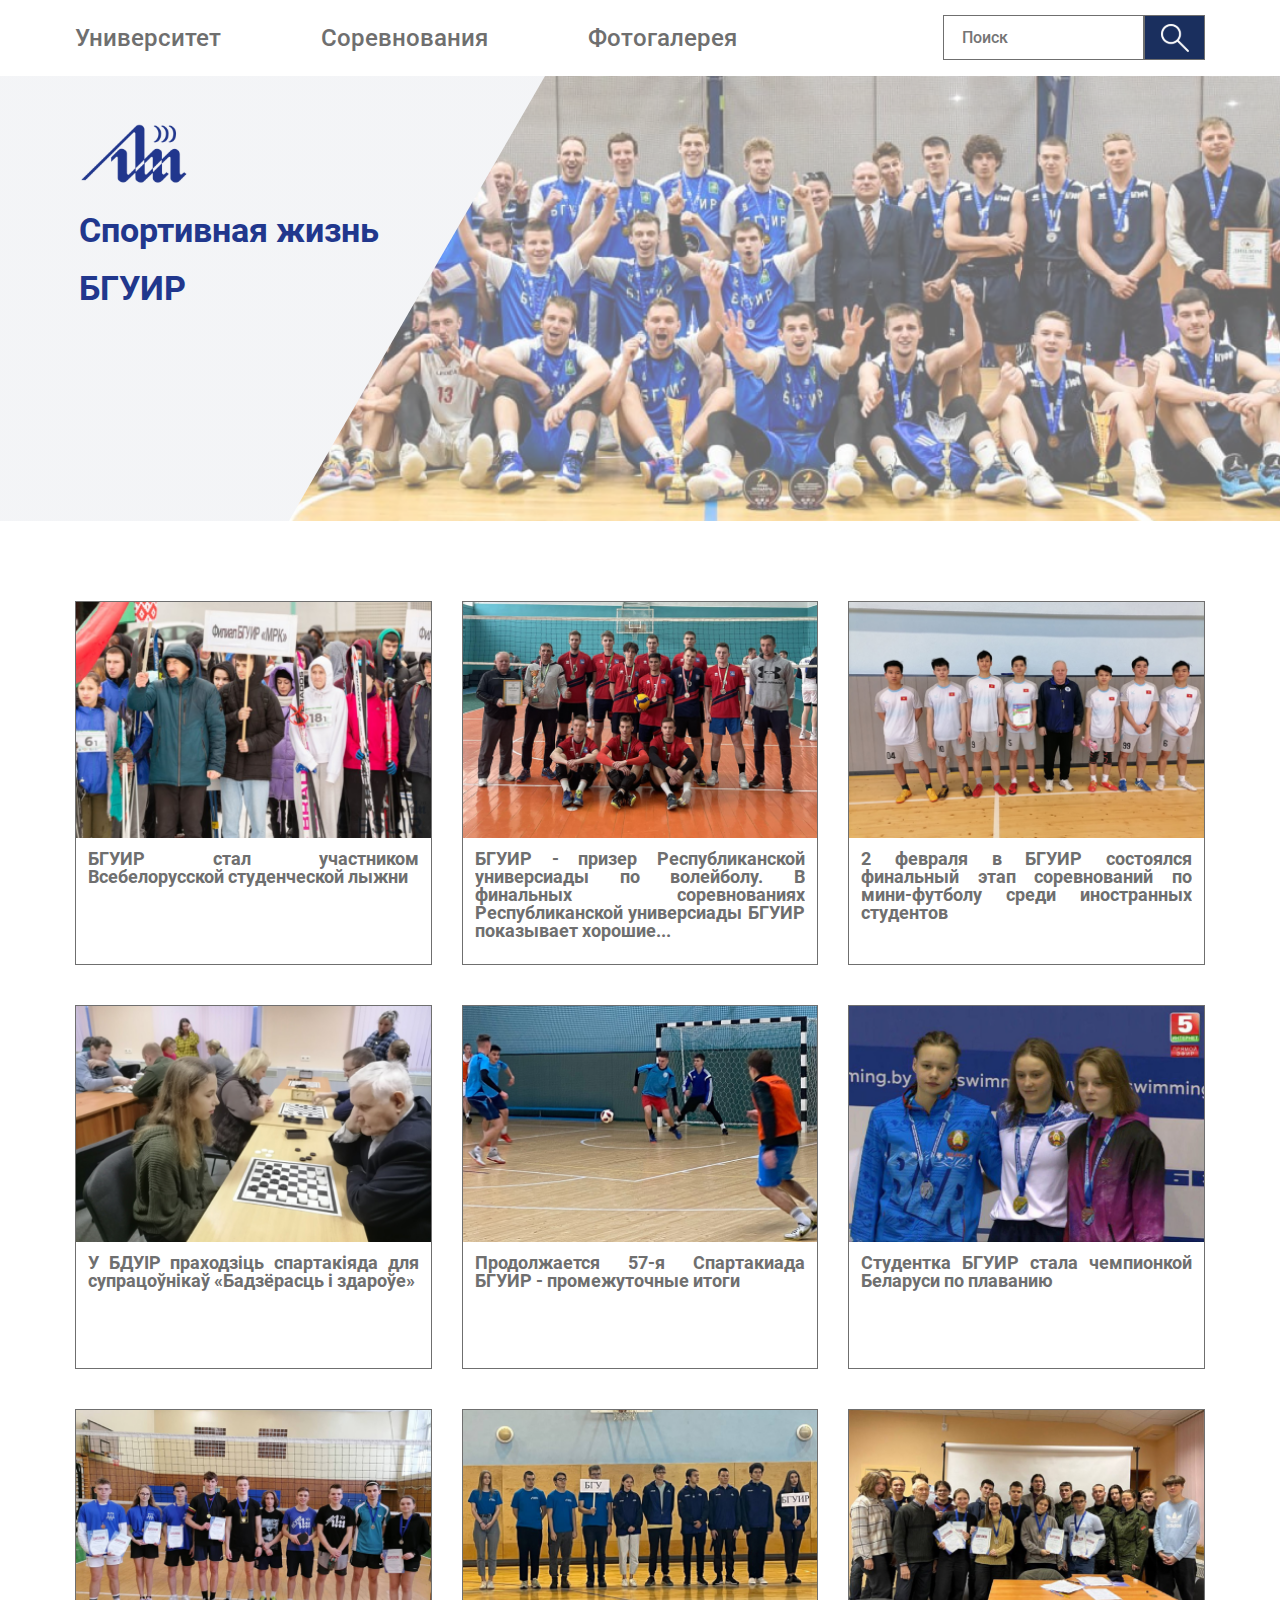
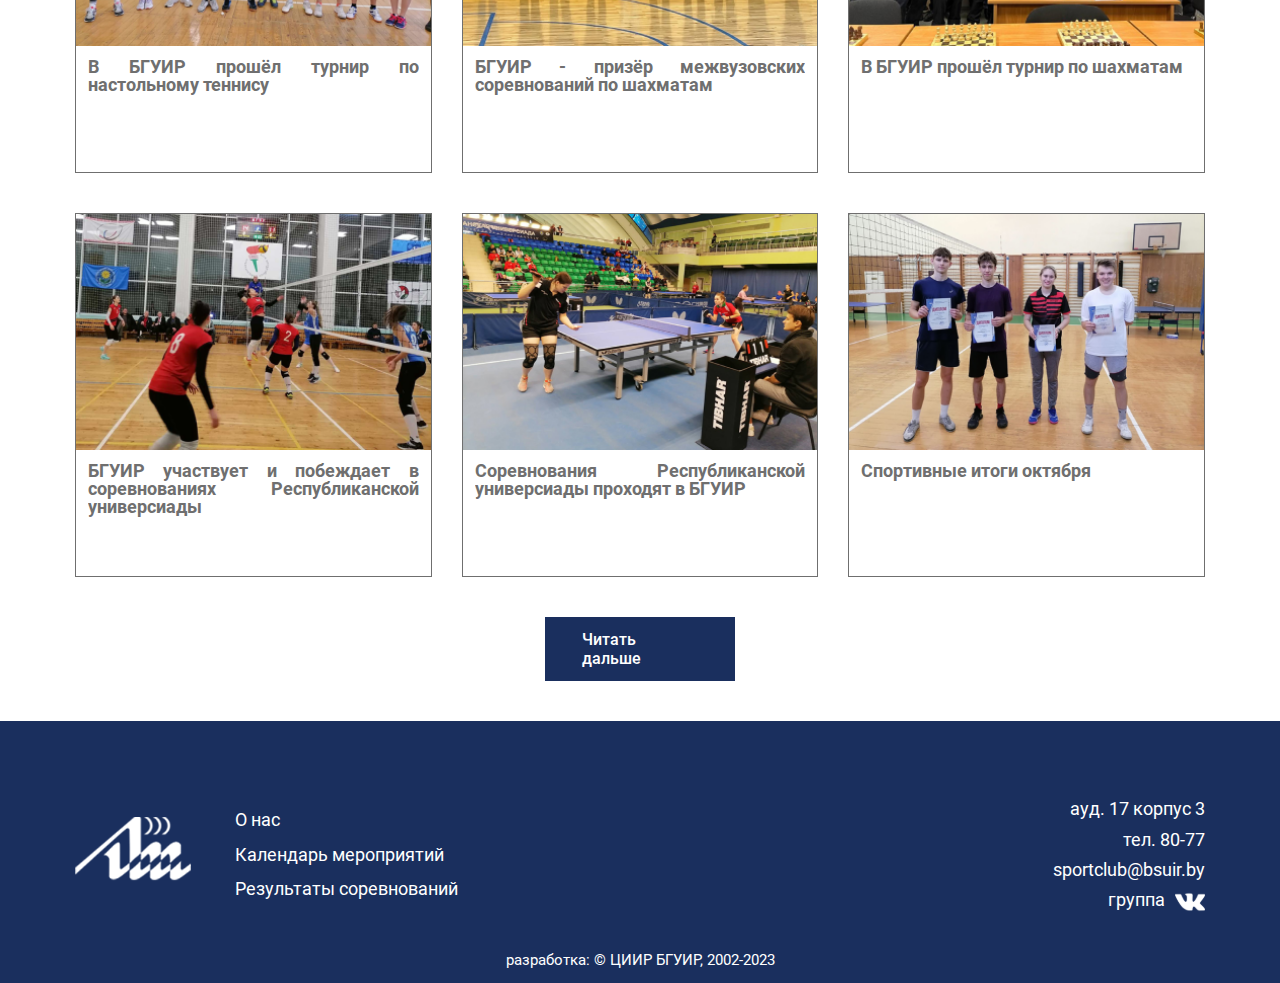
==== commit 7e699a63: "Container" ====
--- a/index.html
+++ b/index.html
@@ -9,7 +9,7 @@
   <title>Спортивная жизнь БГУИР</title>
 </head>
 <body class="main">
-  <header class="header">
+  <header class="header container">
     <nav class="main_nav">
       <ul class="main_nav_list" id="menu">
         <li class="main_nav_dropdown">
@@ -81,7 +81,7 @@
       </div>
     </div>
   </header>
-  <main class="news">
+  <main class="news container">
     <div class="news_block">
       <article class="news_block_item">
         <a href="#"><img src="./assets/news/news_1.png" class="news_block_item_image" alt="news picture 1" />
@@ -173,7 +173,8 @@
     </div>
     <a href="#" class="news_block_read_more_button" id="read_more">Читать дальше</a>
   </main>
-  <footer class="footer">
+  <footer class="footer_top_container">
+    <div class="footer container">
     <section class="footer_top">
       <img src="./assets/bsuir_logo_white.svg" alt="bsuir_logo" class="footer_bsuir_logo" />
       <section class="footer_anchors">
@@ -204,6 +205,7 @@
       </section>
     </section>
     <p class="footer_created_by">разработка: © ЦИИР БГУИР, 2002-2023</p>
+    </div>
   </footer>
   <button onclick="topFunction()" id="myBtn" title="Go to top" class="anchor">
     <img src="./assets/anchor.svg" alt="anchor" />
--- a/style/style.css
+++ b/style/style.css
@@ -71,8 +71,10 @@
   cursor: pointer;
 }
 
+
+
 .main {
-  font-family: 'Roboto', 'Open Sans', 'Arial';
+  font-family: 'Roboto', 'Open Sans', 'Arial', sans-serif;
   min-height: 100%;
   display: grid;
   grid-template-rows: auto 1fr auto;
@@ -196,33 +198,35 @@
 }
 
 .hero_trapezoid {
-  box-sizing: content-box;
-  border-top: 445px solid var(--trapezoid-color);
-  border-right: 255px solid transparent;
-  height: 0;
-  width: 290px;
+  width: 545px;
+  height: 445px;
+  clip-path: polygon(0 0, 100% 0, 100% 100%, 47% 100%);
+  background: linear-gradient(0deg, rgba(26, 47, 94, 0.05), rgba(26, 47, 94, 0.05)), #FFFFFF;
+transform: matrix(-1, 0, 0, 1, 0, 0);
+  
 }
 
 .hero_trapezoid_text {
+  transform: scale(-1,1);
+  margin-top: 125px;
   box-sizing: border-box;
   max-width: fit-content;
-  margin-top: -320px;
   position: absolute;
   font-style: normal;
   font-weight: 600;
   font-size: 34px;
   line-height: 172.4%;
   color: #21378d;
-  margin-left: 75px;
+  margin-left: 165.888px;
   overflow: hidden;
   text-overflow: clip;
-  word-wrap: break-word;
 }
 
 .hero_trapezoid_logo {
-  margin-top: -397px;
+  transform: scale(-1,1);
+  margin-top: 48px;
   position: absolute;
-  margin-left: 75px;
+  margin-left: 348px;
 }
 
 @media (min-width: 1440px){
@@ -236,33 +240,22 @@
   }
   
   .hero_trapezoid {
-    box-sizing: content-box;
-    border-top: min(50vh, 700px) solid var(--trapezoid-color);
-    border-right: 25vw solid transparent;
-    height: 0;
-    width: 23vw;
+    height: min(50vh,483px);
+    width:min(40vw, 592px);
   }
   
   .hero_trapezoid_text {
-    box-sizing: border-box;
-    max-width: calc(23vw - 75px);
-    margin-top: max(-35vh, -450px);
-    position: absolute;
-    font-style: normal;
-    font-weight: 600;
-    font-size: 34px;
-    line-height: 172.4%;
-    color: #21378d;
-    margin-left: 75px;
+    margin-top: 127px;
+    margin-left: 212.888px;
     overflow: hidden;
     text-overflow: clip;
-    max-height: 35vh;
+    max-height: 356px;
+    max-width: 351px;
   }
   
   .hero_trapezoid_logo {
-    margin-top: max(-42vh, -520px);
-    position: absolute;
-    margin-left: 75px;
+    margin-top: 50px;
+    margin-left: 395px;
   }
 }
 
@@ -355,7 +348,7 @@
 }
 
 .footer_bsuir_logo{
-  margin-top: 11px;
+  margin-top: 18px;
   height: 70px;
   width: 116px;
 }
@@ -415,6 +408,21 @@
   background: none;
 }
 
+@media (min-width: 1371px){
+  .container{
+    width: 1370px;
+    margin: 0 auto;
+  }
+  .footer_top_container{
+    background-color: var(--color-dark-blue);
+  }
+  .news_block{
+    padding: 0 75px;
+  }
+}
+
+
+
 @media (max-width: 1250px) {
   .anchor {
     height: 30px;
@@ -470,22 +478,22 @@
   }
 
   .hero_trapezoid {
-    border-top: 271px solid var(--trapezoid-color);
-    border-right: 155.3px solid transparent;
-    height: 0;
-    width: 176.6px;
+    height: 271px;
+    width:332px;
   }
 
   .hero_trapezoid_text {
-    margin-top: -216px;
+    margin-top: 73px;
     font-size: 20px;
     line-height: 172.4%;
-    margin-left: 50px;
+    margin-left: 103.113px;
+    max-width: 206px;
+    max-height: 216px;
   }
 
   .hero_trapezoid_logo {
-    margin-top: -245px;
-    margin-left: 50px;
+    margin-top: 26px;
+    margin-left: 214.688px;
     width: 67.32px;
     height: 33px;
   }
@@ -602,22 +610,22 @@
   }
 
   .hero_trapezoid {
-    border-top: 132px solid var(--trapezoid-color);
-    border-right: 75.64px solid transparent;
-    height: 0;
-    width: 86px;
+    height: 132px;
+    width: 161.66px;
   }
 
   .hero_trapezoid_text {
-    margin-top: -95px;
+    margin-top: 37px;
     font-size: 12px;
     line-height: 129.4%;
-    margin-left: 20px;
+    margin-left: 34.313px;
+    max-height: 95px;
+    max-width: 110px;
   }
 
   .hero_trapezoid_logo {
-    margin-top: -120px;
-    margin-left: 20px;
+    margin-top: 12px;
+    margin-left: 108.387px;
     width: 33.27px;
     height: 16.31px;
   }
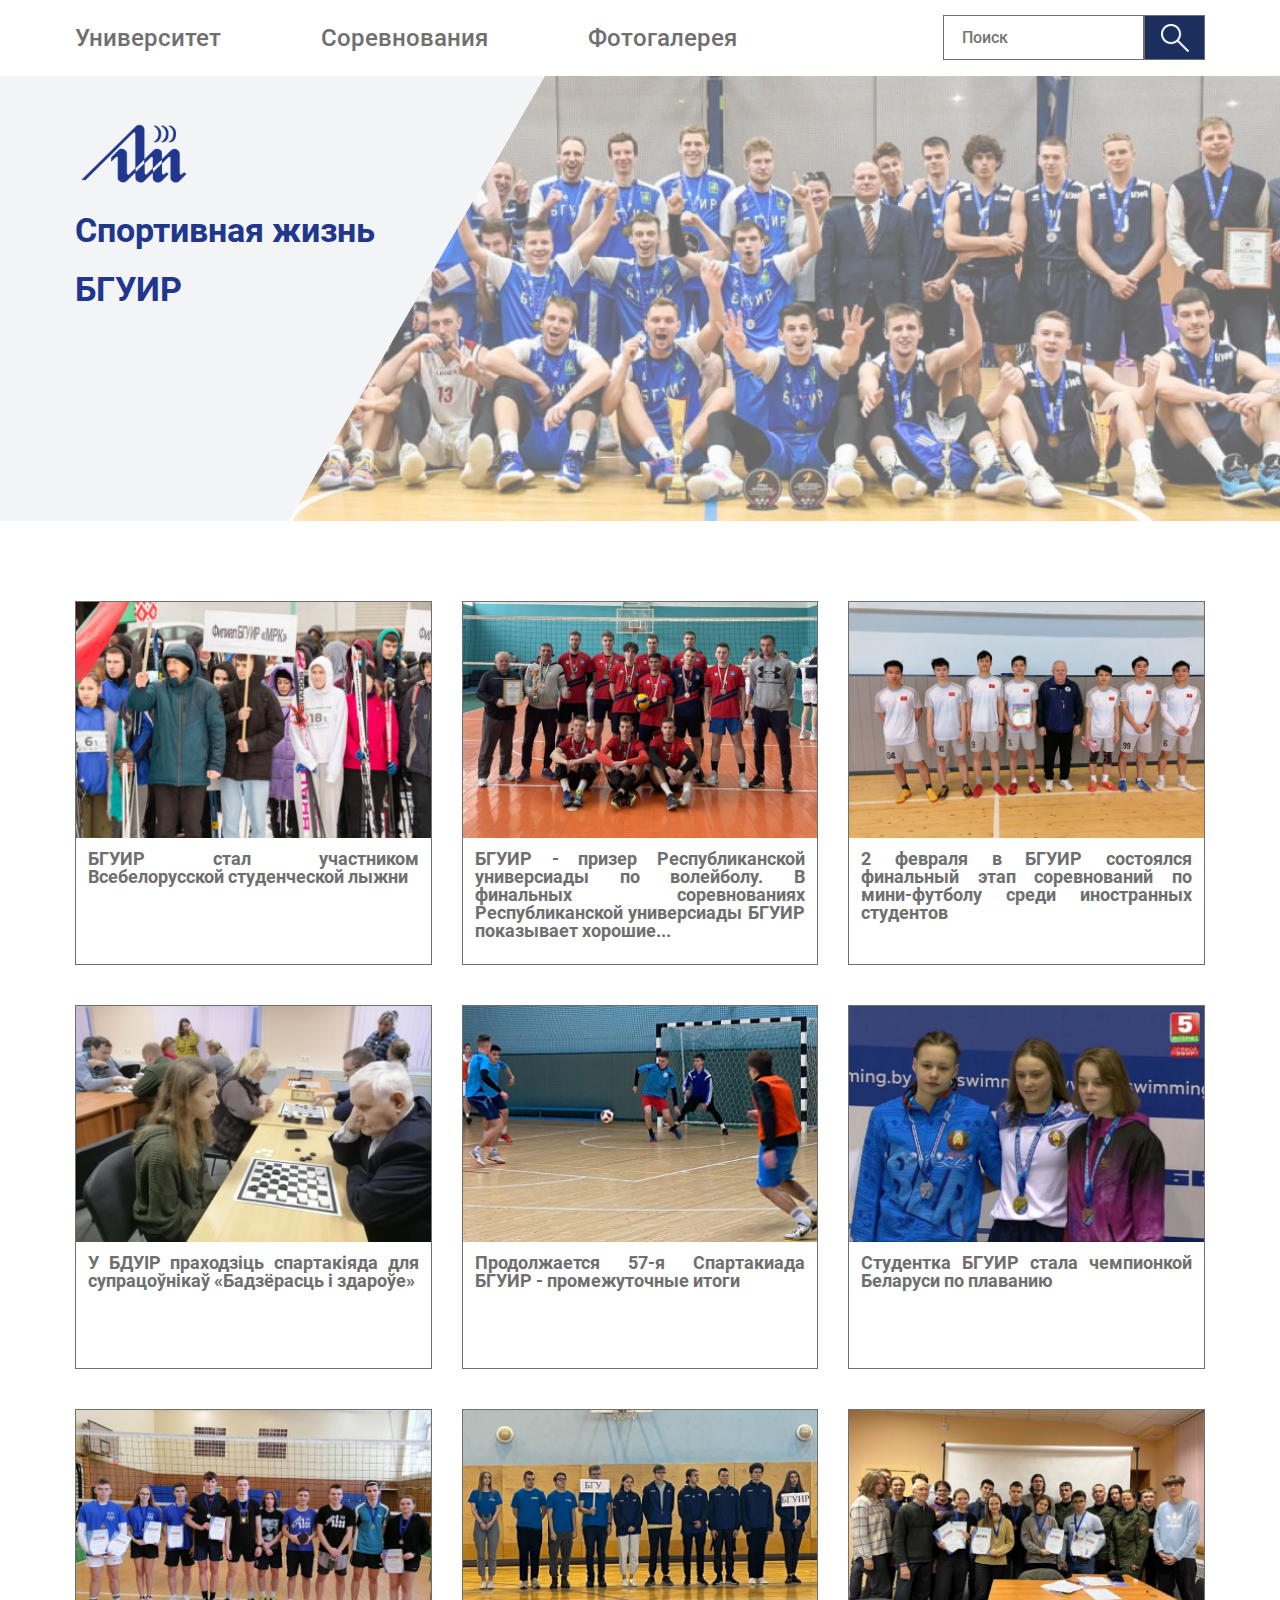
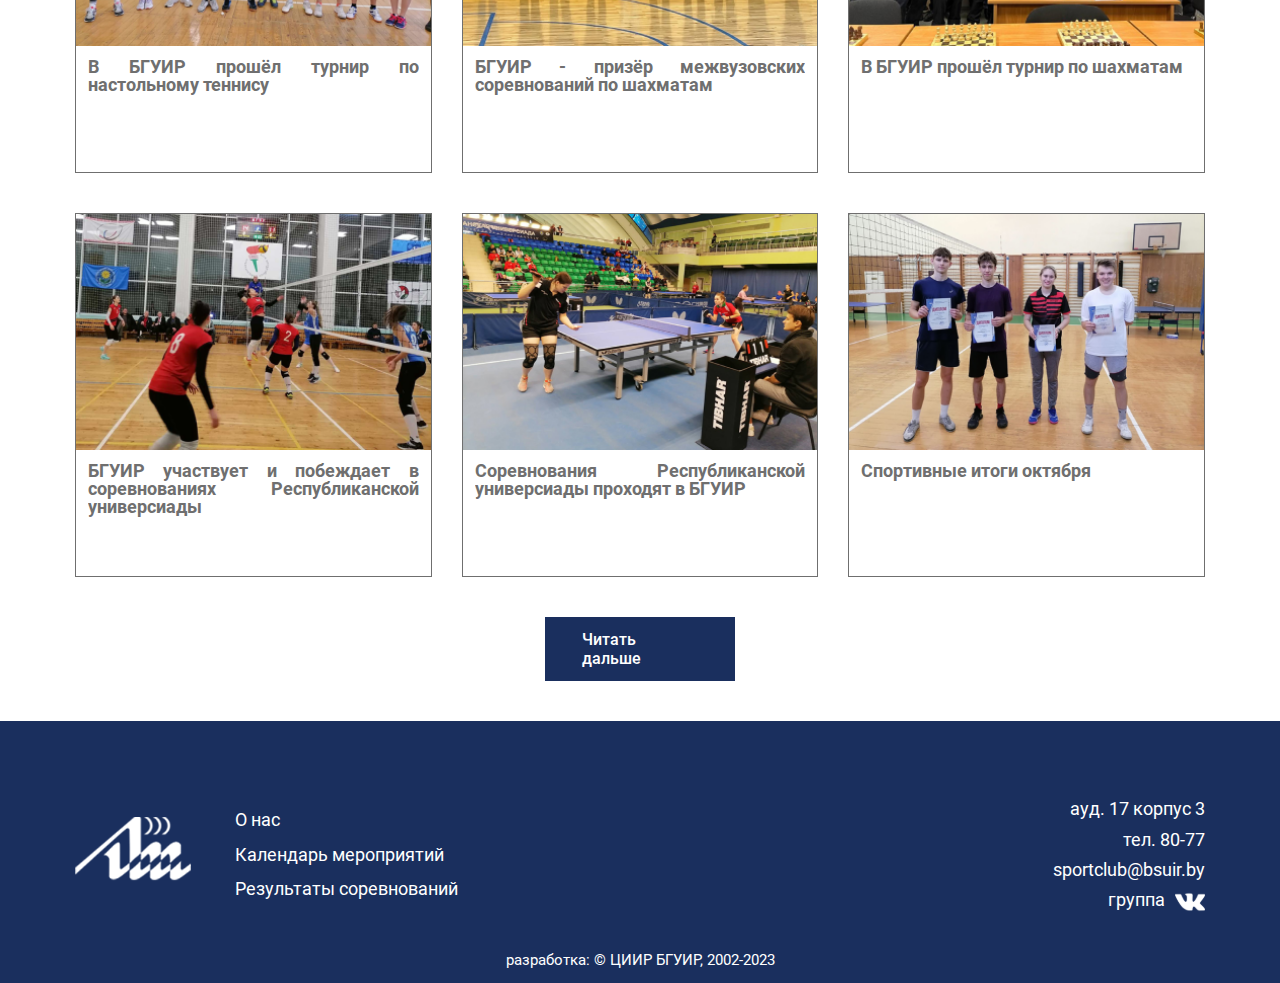
==== commit 50666b53: "Refactoring" ====
--- a/index.html
+++ b/index.html
@@ -175,36 +175,36 @@
   </main>
   <footer class="footer_top_container">
     <div class="footer container">
-    <section class="footer_top">
-      <img src="./assets/bsuir_logo_white.svg" alt="bsuir_logo" class="footer_bsuir_logo" />
-      <section class="footer_anchors">
-        <ul class="footer_anchors_list">
-          <li class="footer_anchors_list_item">
-            <a class="footer_anchors_list_item_anchor" href="#">О нас</a>
-          </li>
-          <li class="footer_anchors_list_item">
-            <a class="footer_anchors_list_item_anchor" href="#">Календарь мероприятий</a>
-          </li>
-          <li class="footer_anchors_list_item">
-            <a class="footer_anchors_list_item_anchor" href="#">Результаты соревнований</a>
-          </li>
-        </ul>
+      <section class="footer_top">
+        <img src="./assets/bsuir_logo_white.svg" alt="bsuir logo" class="footer_bsuir_logo" />
+        <section class="footer_anchors">
+          <ul class="footer_anchors_list">
+            <li class="footer_anchors_list_item">
+              <a class="footer_anchors_list_item_anchor" href="#">О нас</a>
+            </li>
+            <li class="footer_anchors_list_item">
+              <a class="footer_anchors_list_item_anchor" href="#">Календарь мероприятий</a>
+            </li>
+            <li class="footer_anchors_list_item">
+              <a class="footer_anchors_list_item_anchor" href="#">Результаты соревнований</a>
+            </li>
+          </ul>
+        </section>
+        <section class="footer_info">
+          <ul class="footer_info_list">
+            <li class="footer_info_list_item">ауд. 17 корпус 3</li>
+            <li class="footer_info_list_item">тел. 80-77</li>
+            <li class="footer_info_list_item">
+              <a class="footer_info_list_item_anchor" href="mailto:sportclub@bsuir.by">sportclub@bsuir.by</a>
+            </li>
+            <li class="footer_info_list_item">
+              <a class="footer_info_list_item_anchor" href="#">группа<img src="./assets/vk_logo.svg" alt="vk_logo"
+                  class="footer_info_list_item_vk_logo" /></a>
+            </li>
+          </ul>
+        </section>
       </section>
-      <section class="footer_info">
-        <ul class="footer_info_list">
-          <li class="footer_info_list_item">ауд. 17 корпус 3</li>
-          <li class="footer_info_list_item">тел. 80-77</li>
-          <li class="footer_info_list_item">
-            <a class="footer_info_list_item_anchor" href="mailto:sportclub@bsuir.by">sportclub@bsuir.by</a>
-          </li>
-          <li class="footer_info_list_item">
-            <a class="footer_info_list_item_anchor" href="#">группа<img src="./assets/vk_logo.svg" alt="vk_logo"
-                class="footer_info_list_item_vk_logo" /></a>
-          </li>
-        </ul>
-      </section>
-    </section>
-    <p class="footer_created_by">разработка: © ЦИИР БГУИР, 2002-2023</p>
+      <p class="footer_created_by">разработка: © ЦИИР БГУИР, 2002-2023</p>
     </div>
   </footer>
   <button onclick="topFunction()" id="myBtn" title="Go to top" class="anchor">
--- a/style/style.css
+++ b/style/style.css
@@ -71,8 +71,6 @@
   cursor: pointer;
 }
 
-
-
 .main {
   font-family: 'Roboto', 'Open Sans', 'Arial', sans-serif;
   min-height: 100%;
@@ -81,7 +79,7 @@
 }
 
 .header {
-  text-align: justify;
+  text-align: left;
   font-style: normal;
   font-weight: 500;
   font-size: 24px;
@@ -102,6 +100,12 @@
   margin: 24px 0;
 }
 
+.main_nav_list.space{
+  gap: 0px;
+  justify-content: space-between;
+  margin-right: 20px ;
+}
+
 .main_nav_list_item {
   display: block;
   cursor: default;
@@ -116,7 +120,7 @@
   display: none;
   position: absolute;
   background-color: #ffffff;
-  min-width: 10vw;
+  min-width: 181px;
   z-index: 1;
   padding-top: 24px;
 }
@@ -149,7 +153,6 @@
 }
 
 .main_nav_search {
-  box-sizing: border-box;
   height: 45px;
   display: flex;
   margin: 15px 0;
@@ -200,62 +203,37 @@
 .hero_trapezoid {
   width: 545px;
   height: 445px;
-  clip-path: polygon(0 0, 100% 0, 100% 100%, 47% 100%);
+  clip-path: polygon(0 0, 100% 0, 53% 100%, 0% 100%);
   background: linear-gradient(0deg, rgba(26, 47, 94, 0.05), rgba(26, 47, 94, 0.05)), #FFFFFF;
-transform: matrix(-1, 0, 0, 1, 0, 0);
-  
 }
 
 .hero_trapezoid_text {
-  transform: scale(-1,1);
-  margin-top: 125px;
-  box-sizing: border-box;
-  max-width: fit-content;
-  position: absolute;
+  margin: 17.05px 0 0 75px;
   font-style: normal;
   font-weight: 600;
   font-size: 34px;
   line-height: 172.4%;
   color: #21378d;
-  margin-left: 165.888px;
   overflow: hidden;
   text-overflow: clip;
 }
 
 .hero_trapezoid_logo {
-  transform: scale(-1,1);
-  margin-top: 48px;
-  position: absolute;
-  margin-left: 348px;
+  margin: 48px 0 0 75px;
 }
 
 @media (min-width: 1440px){
-  .hero {
-    background-image: url(../assets/Hero_desktop.png);
-    background-repeat: no-repeat;
-    background-position: top;
-    background-size: cover;
-    margin-bottom: 80px;
-    max-height: 700px;
-  }
-  
   .hero_trapezoid {
-    height: min(50vh,483px);
-    width:min(40vw, 592px);
-  }
-  
+    height: 483px;
+    width: 592px;
+  }
+
   .hero_trapezoid_text {
-    margin-top: 127px;
-    margin-left: 212.888px;
-    overflow: hidden;
-    text-overflow: clip;
-    max-height: 356px;
-    max-width: 351px;
-  }
-  
+    margin: 19.05px 0 0 75px;
+  }
+
   .hero_trapezoid_logo {
-    margin-top: 50px;
-    margin-left: 395px;
+    margin: 50px 0 0 75px;
   }
 }
 
@@ -314,7 +292,6 @@
   font-size: 16px;
   line-height: 19px;
   color: #ffffff;
-  justify-content: center;
   background: var(--color-dark-blue);
 }
 
@@ -353,8 +330,8 @@
   width: 116px;
 }
 
-.footer_anchors_list_item:focus,
-.footer_anchors_list_item:hover {
+.footer_anchors_list_item_anchor:focus,
+.footer_anchors_list_item_anchor:hover {
   text-decoration: underline;
 }
 
@@ -483,24 +460,19 @@
   }
 
   .hero_trapezoid_text {
-    margin-top: 73px;
+    margin: 29px 0 0 50px;
     font-size: 20px;
     line-height: 172.4%;
-    margin-left: 103.113px;
-    max-width: 206px;
-    max-height: 216px;
   }
 
   .hero_trapezoid_logo {
-    margin-top: 26px;
-    margin-left: 214.688px;
+    margin: 26px 0 0 50px;
     width: 67.32px;
     height: 33px;
   }
 
   .news {
-    margin-left: 50px;
-    margin-right: 50px;
+    margin: 0 50px;
   }
 
   .news_block {
@@ -615,24 +587,19 @@
   }
 
   .hero_trapezoid_text {
-    margin-top: 37px;
+    margin: 8.69px 0 0 20px;
     font-size: 12px;
     line-height: 129.4%;
-    margin-left: 34.313px;
-    max-height: 95px;
-    max-width: 110px;
   }
 
   .hero_trapezoid_logo {
-    margin-top: 12px;
-    margin-left: 108.387px;
+    margin: 12px 0 0 20px;
     width: 33.27px;
     height: 16.31px;
   }
 
   .news {
-    margin-left: 20px;
-    margin-right: 20px;
+    margin: 0 20px;
   }
 
   .news_block {
@@ -789,6 +756,18 @@
     gap: 0;
   }
 
+  .main_nav_list.scroll{
+    left: auto;
+    height: auto;
+    right: auto;
+    overflow-y:scroll;
+    overflow-x:hidden;
+    top: 0;
+    bottom: 0;
+    margin-top: -14px;
+    margin-left: -20px;
+  }
+
   .main_nav_list.overlay {
     visibility: visible;
     opacity: 1;
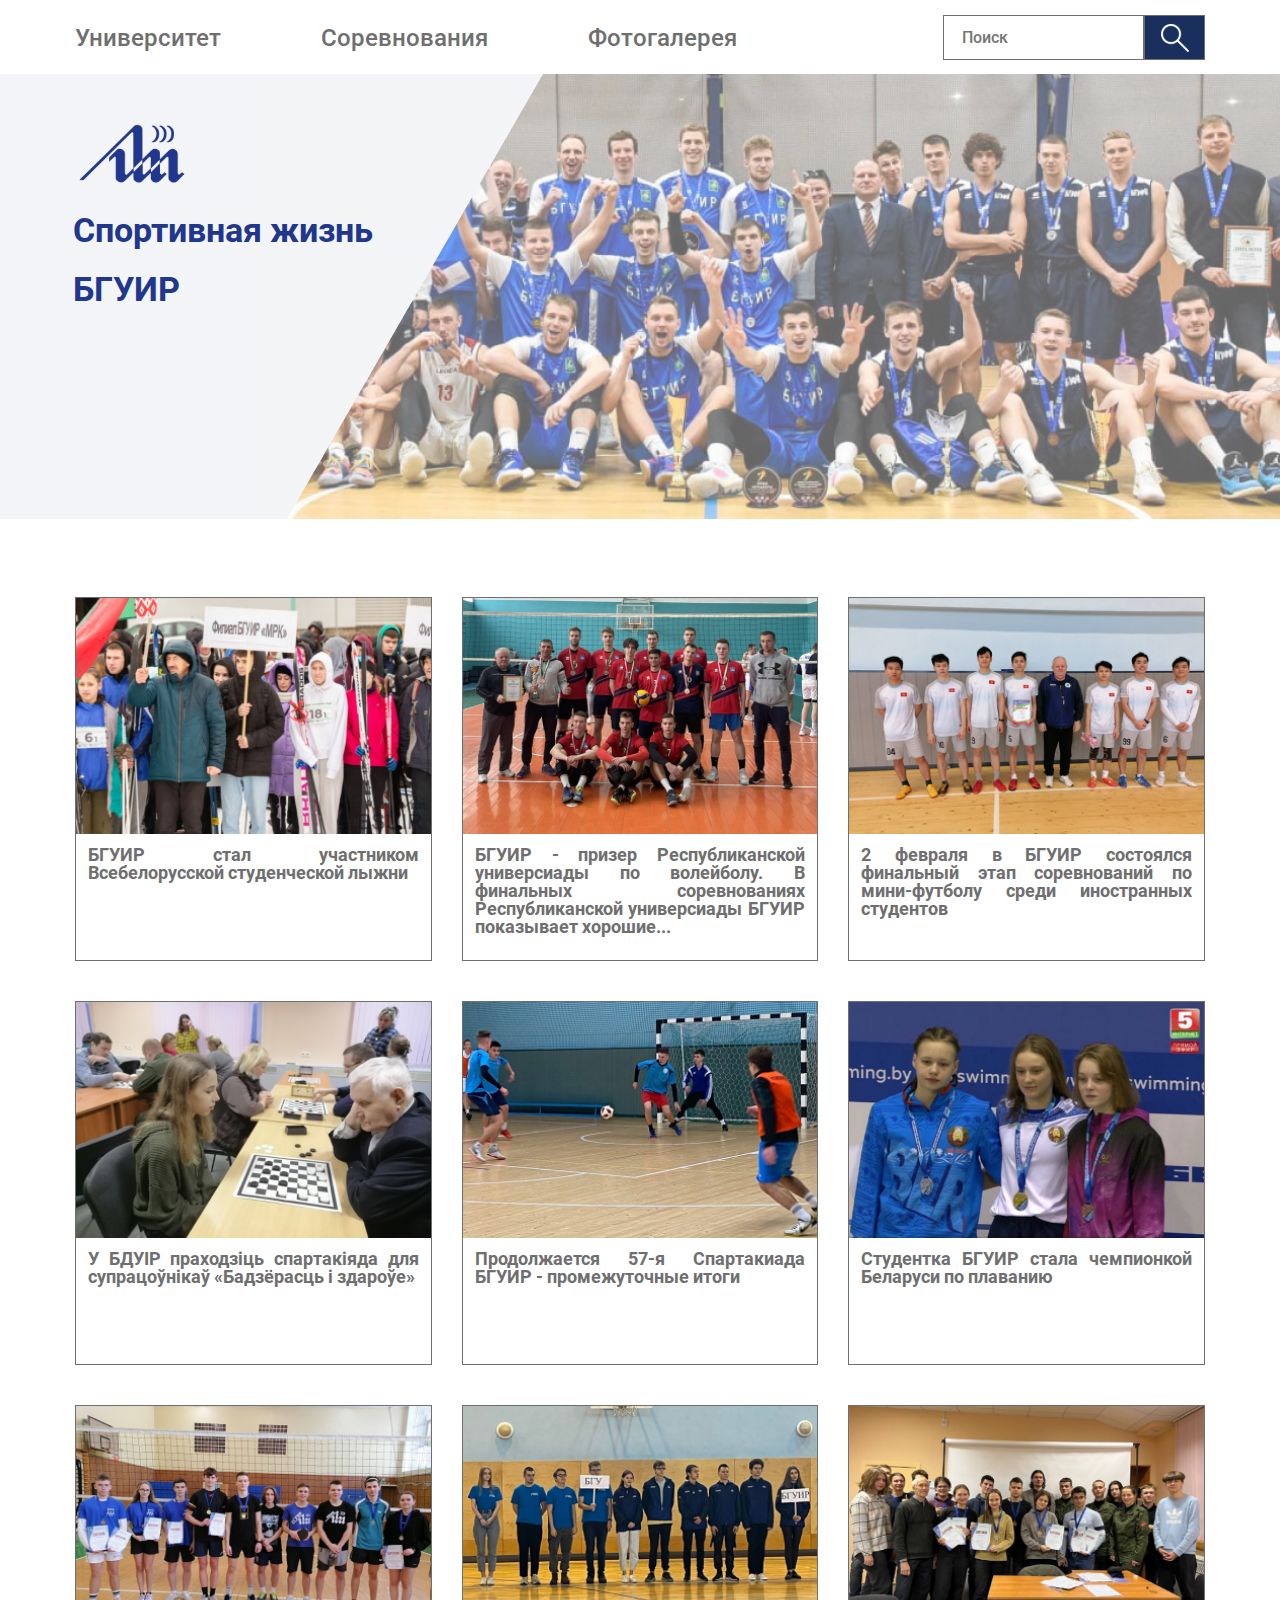
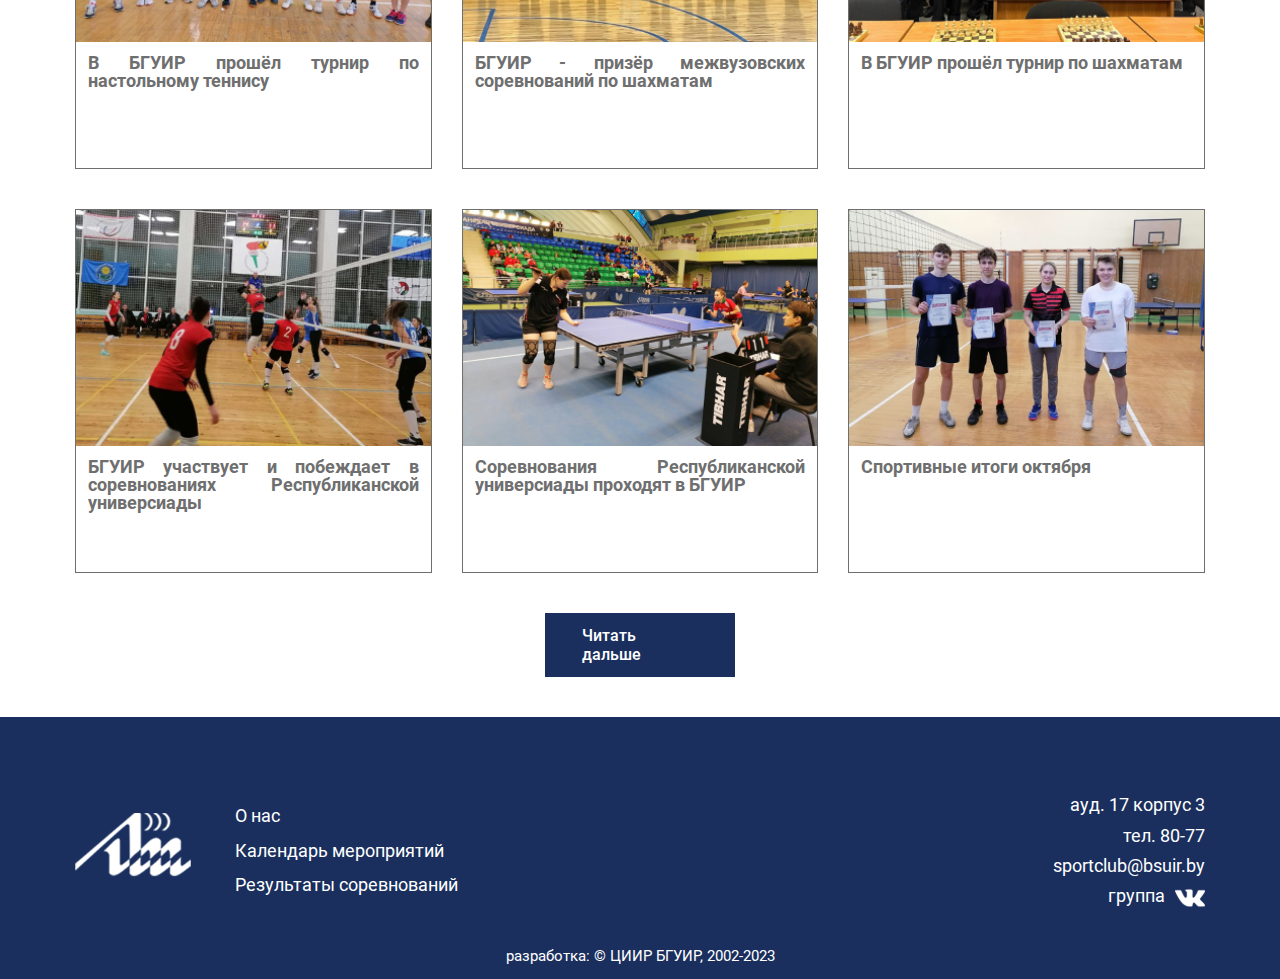
==== commit a28519aa: "Test 1-5" ====
--- a/index.html
+++ b/index.html
@@ -208,7 +208,7 @@
     </div>
   </footer>
   <button onclick="topFunction()" id="myBtn" title="Go to top" class="anchor">
-    <img src="./assets/anchor.svg" alt="anchor" />
+    <img src="./assets/anchor2.svg" alt="anchor" />
   </button>
   <script src="app.js"></script>
 </body>
--- a/style/style.css
+++ b/style/style.css
@@ -91,19 +91,15 @@
   display: grid;
   grid-template-columns: 1fr min-content;
   margin: 0 75px;
+  max-width: 100%;
 }
 
 .main_nav_list {
   list-style: none;
   display: flex;
-  gap: 100px;
+  gap: 30px 100px;
   margin: 24px 0;
-}
-
-.main_nav_list.space{
-  gap: 0px;
-  justify-content: space-between;
-  margin-right: 20px ;
+  flex-wrap: wrap;
 }
 
 .main_nav_list_item {
@@ -205,6 +201,9 @@
   height: 445px;
   clip-path: polygon(0 0, 100% 0, 53% 100%, 0% 100%);
   background: linear-gradient(0deg, rgba(26, 47, 94, 0.05), rgba(26, 47, 94, 0.05)), #FFFFFF;
+  margin: -2px;
+  border-top: 2px solid var(--trapezoid-color);
+  border-right: none;
 }
 
 .hero_trapezoid_text {
@@ -416,8 +415,8 @@
   }
 
   .main_nav_list {
-    gap: 60px;
-    margin: 20px 0 21px 0;
+    gap: 20px 60px;
+    margin: 20px 0 23px 0;
   }
 
   .main_nav_dropdown_content {
@@ -556,7 +555,7 @@
 
   .main_nav_search {
     height: 22px;
-    margin: 4px 0px;
+    margin: 4px 0px 6px 0px;
   }
 
   .main_nav_search_input {
@@ -661,6 +660,7 @@
   }
 
   .footer_created_by {
+    margin-top: 2px;
     font-size: 7px;
     line-height: 8px;
     padding-bottom: 4px;
@@ -736,6 +736,10 @@
     opacity: 0;
     width: 0;
     background: #ffffff;
+  }
+
+  #burger.close{
+    position: fixed;
   }
 
   .main_nav_list {
